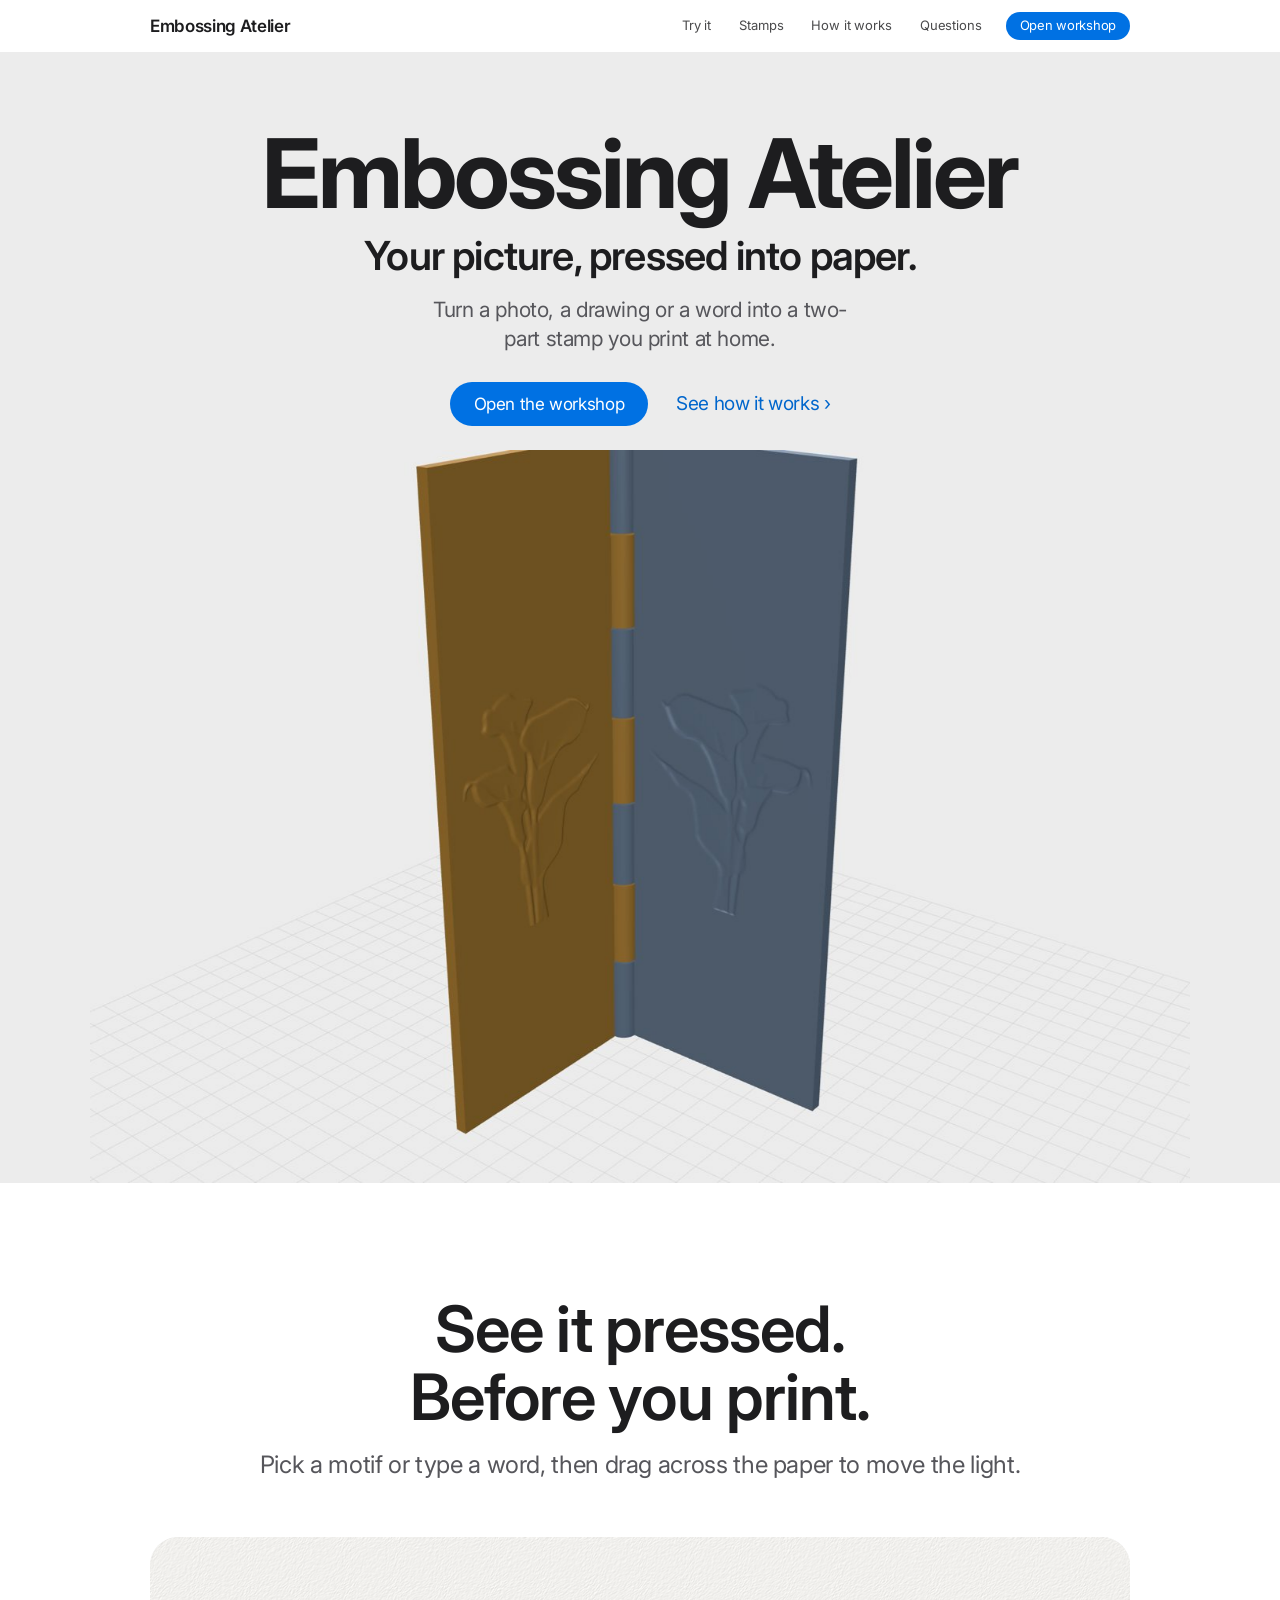
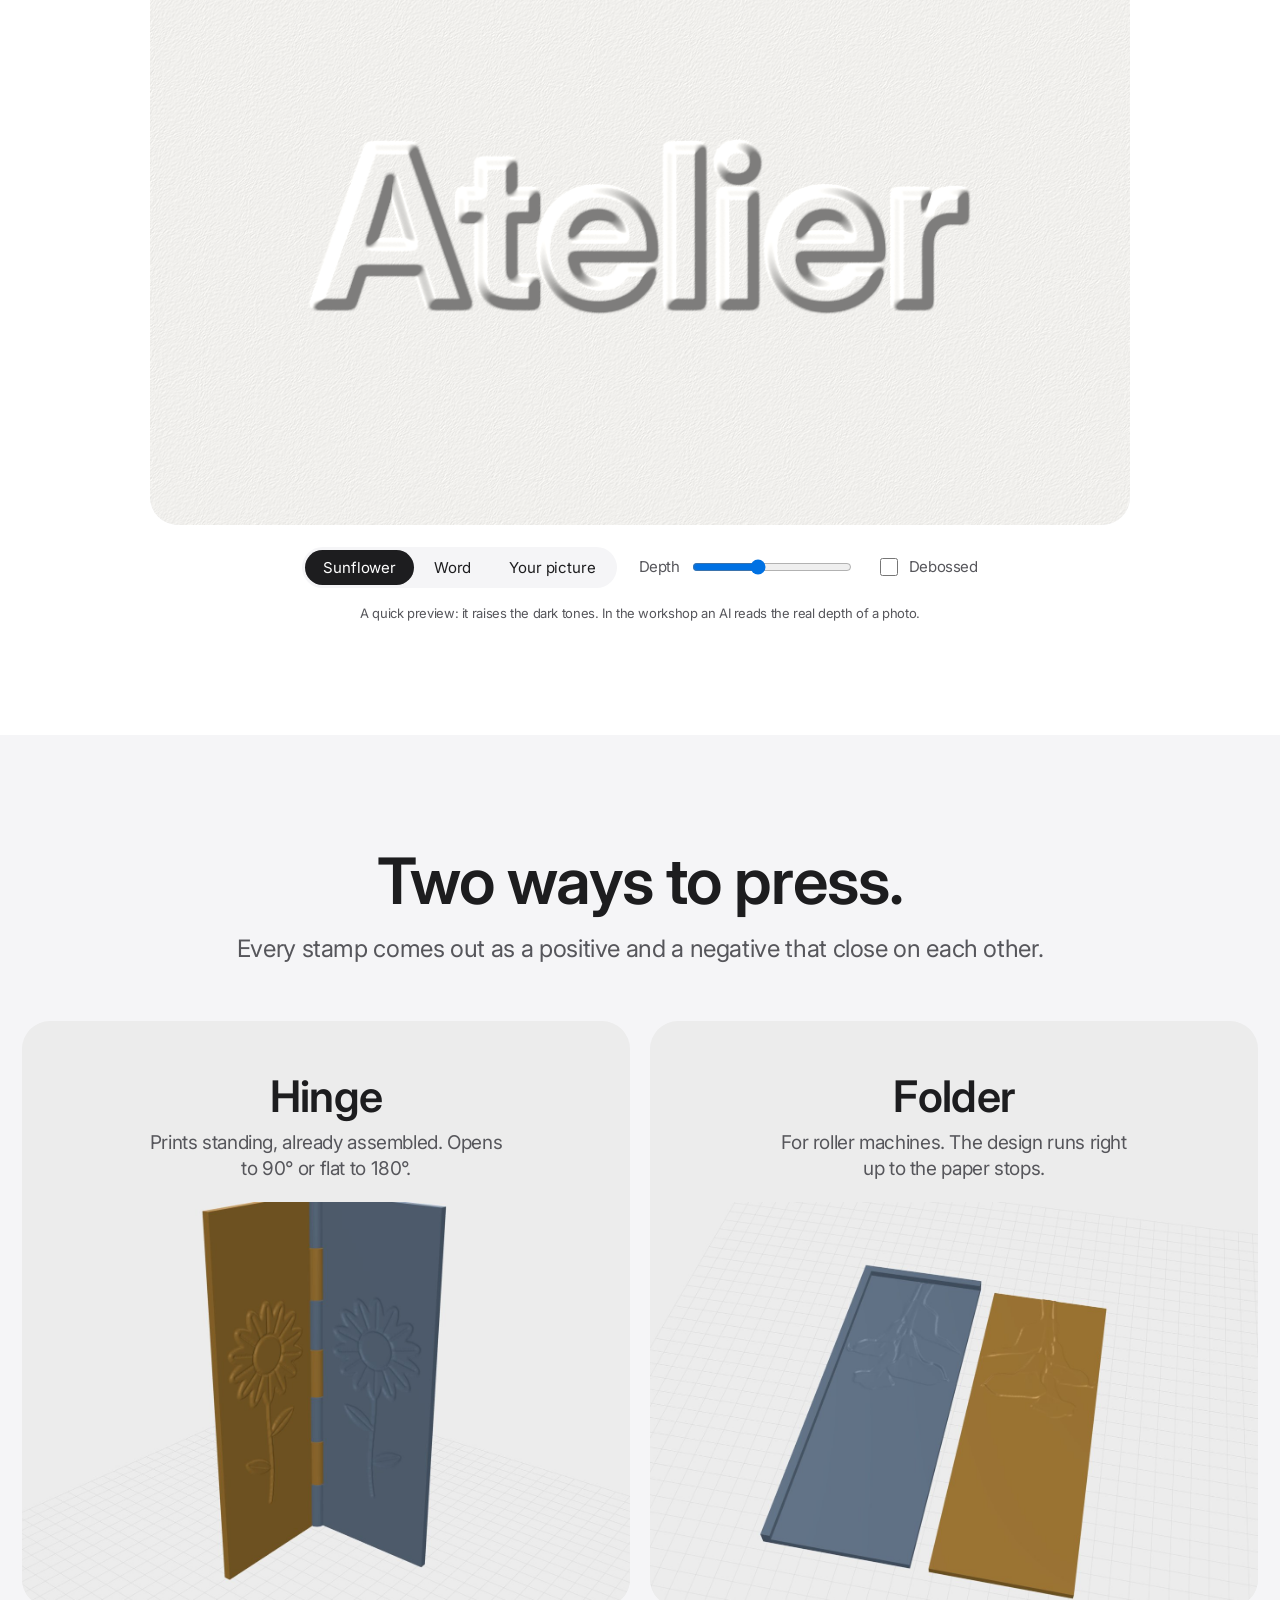
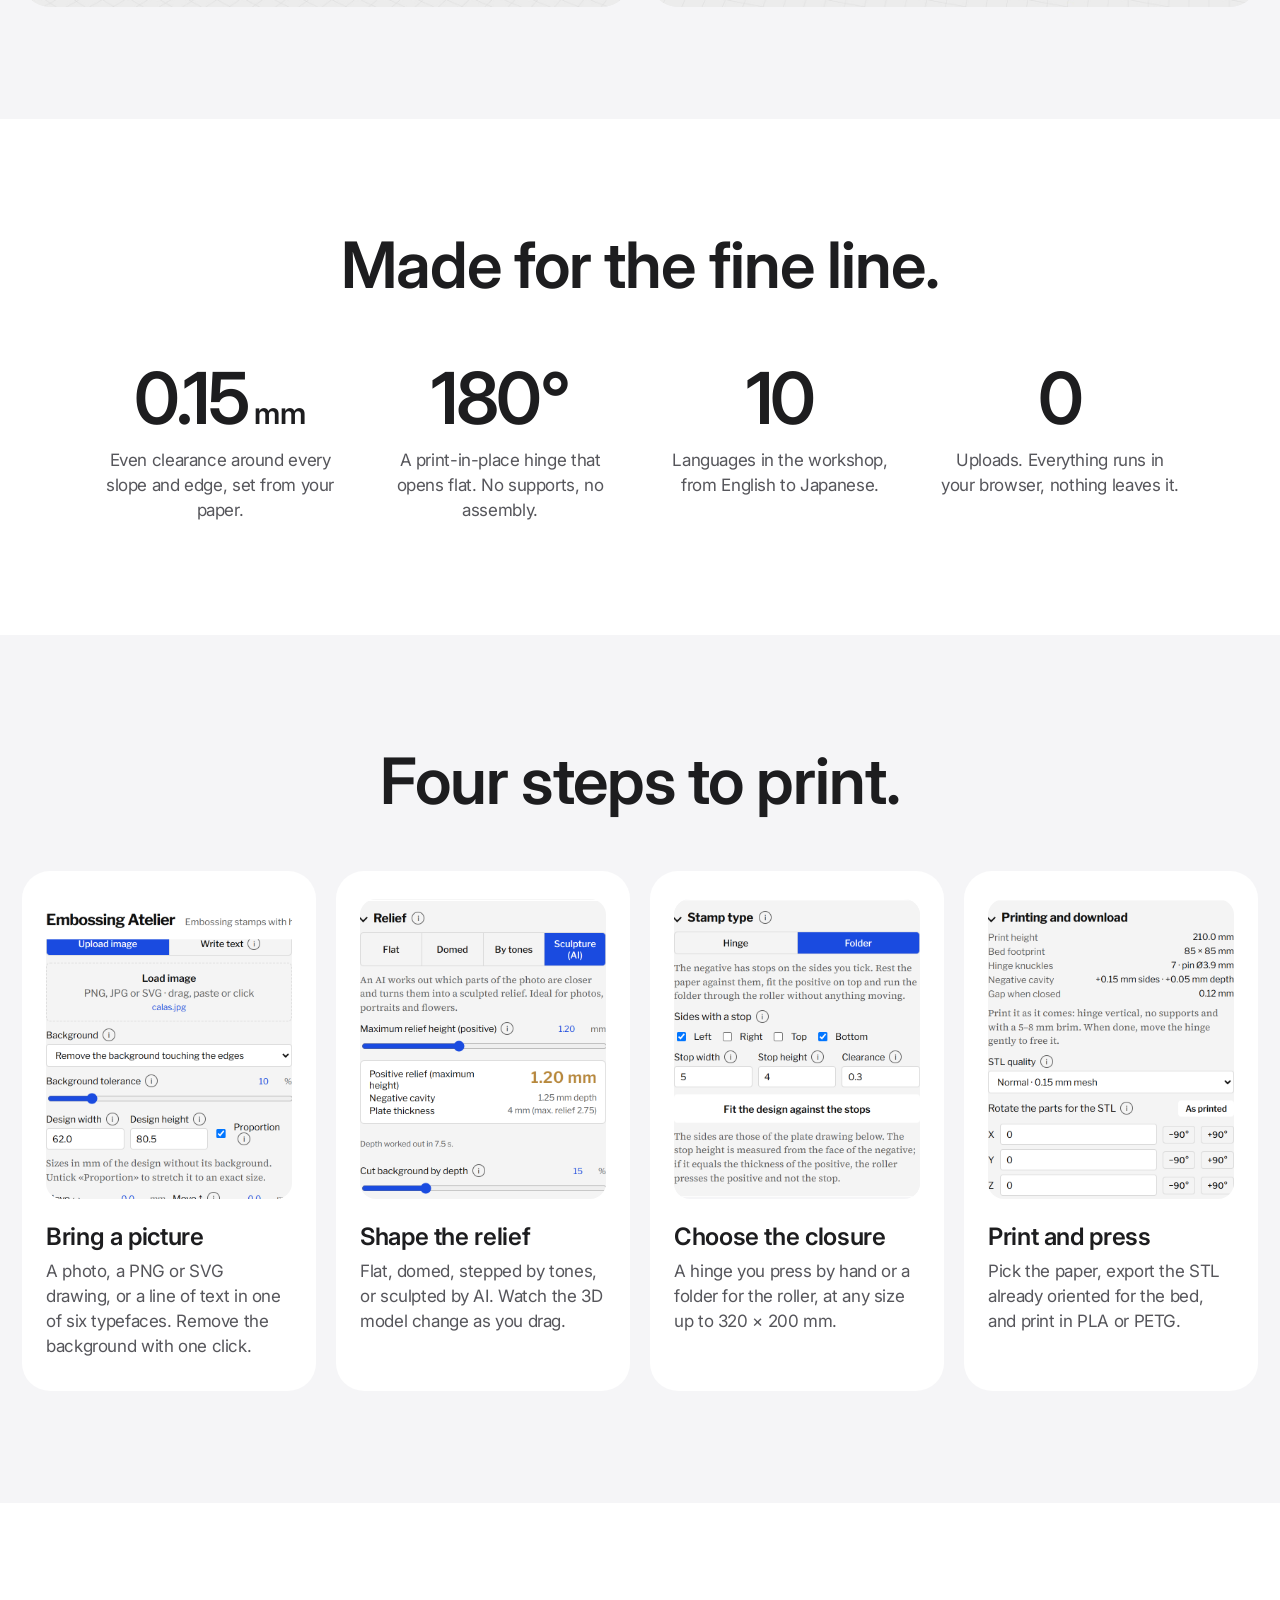
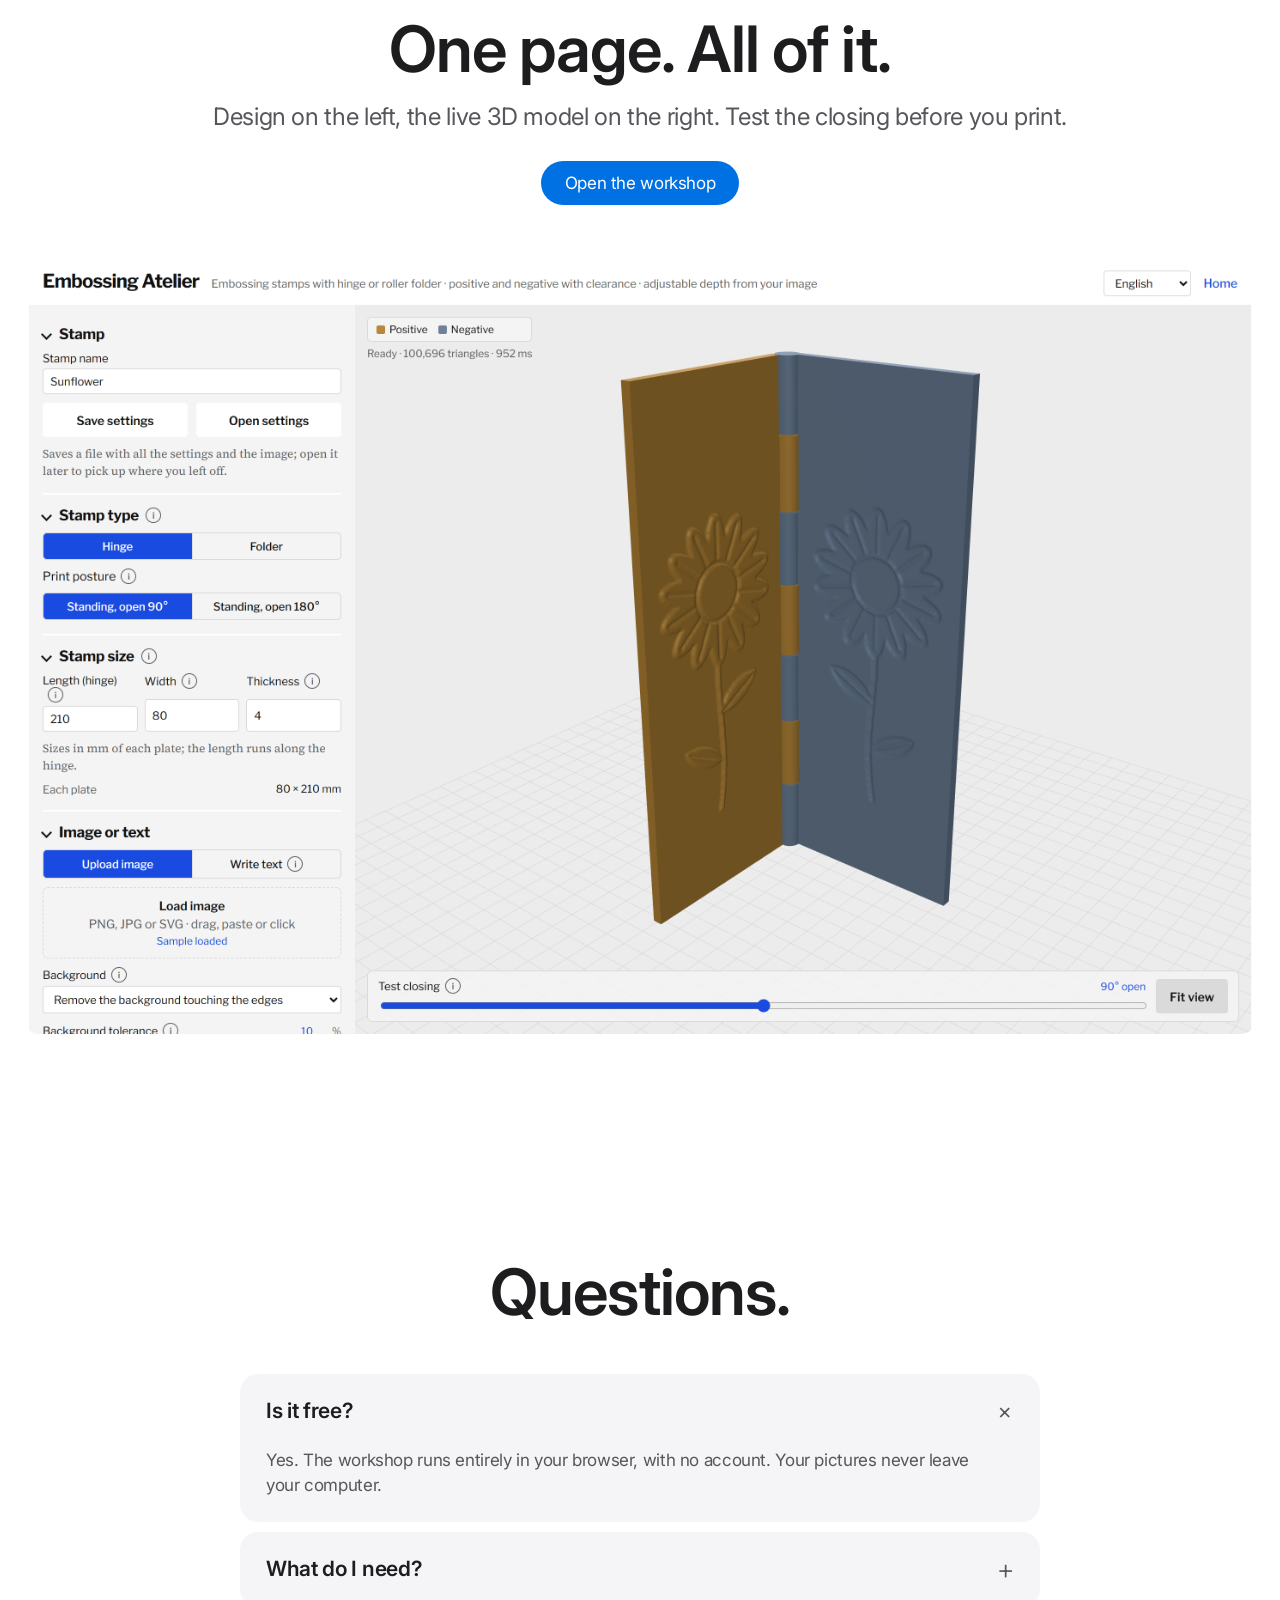
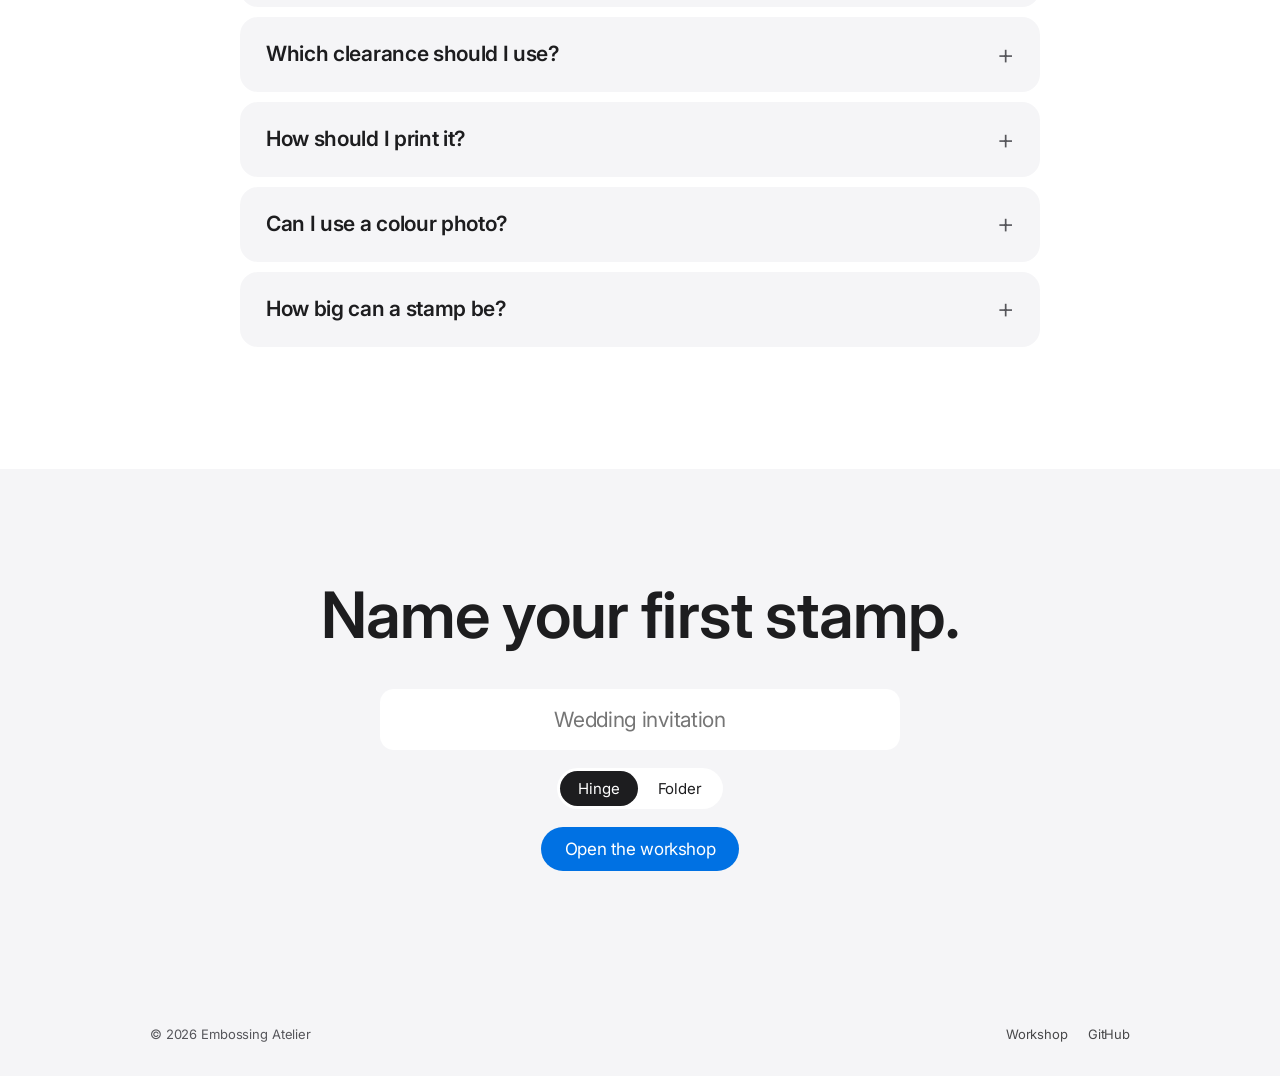
==== index.html @ cc6229ab "Embossing Atelier website Co-Authored-By: Claude Opus 5.5 <noreply@anthropic.com>" ====
<!-- © 2026 Embossing Atelier. All rights reserved. -->
<!doctype html> <html lang="en"> <head> <meta charset="utf-8"> <meta name="viewport" content="width=device-width,initial-scale=1,viewport-fit=cover"> <title>Embossing Atelier</title> <meta name="description" content="Turn a photo, a drawing or a line of text into a two-part embossing stamp you 3D-print at home. Free, in your browser."> <meta property="og:title" content="Embossing Atelier"> <meta property="og:description" content="Your picture, pressed into paper. Design 3D-printable embossing stamps in your browser."> <meta property="og:image" content="assets/stamp-sculpt-hinge.jpg"> <link rel="preconnect" href="https://fonts.googleapis.com"> <link rel="preconnect" href="https://fonts.gstatic.com" crossorigin> <link href="https://fonts.googleapis.com/css2?family=Inter:opsz,wght@14..32,400;14..32,500;14..32,600;14..32,700&display=swap" rel="stylesheet"> <link rel="stylesheet" href="assets/site.css"> <script>document.documentElement.classList.add('js');</script> </head> <body> <header class="nav"> <div class="nav-in"> <a class="nav-brand" href="./">Embossing Atelier</a> <nav aria-label="Main"> <a href="#try">Try it</a> <a href="#stamps">Stamps</a> <a href="#how">How it works</a> <a href="#questions">Questions</a> </nav> <a class="pill pill-sm" href="workshop/">Open workshop</a> </div> </header> <main> <section class="hero" aria-labelledby="hero-title"> <div class="hero-copy reveal"> <h1 id="hero-title">Embossing Atelier</h1> <p class="hero-sub">Your picture, pressed into paper.</p> <p class="hero-lead">Turn a photo, a drawing or a word into a two-part stamp you print at home.</p> <div class="actions"> <a class="pill" href="workshop/">Open the workshop</a> <a class="more" href="#how">See how it works</a> </div> </div> <figure class="hero-media reveal"> <img src="assets/stamp-sculpt-hinge.jpg" width="1400" height="933" alt="A 3D-printed hinged stamp standing open at ninety degrees: a calla lily raised on the positive and sunk into the negative" fetchpriority="high"> </figure> </section> <section class="try" id="try" aria-labelledby="try-title"> <div class="head reveal"> <h2 id="try-title">See it pressed.<br>Before you print.</h2> <p>Pick a motif or type a word, then drag across the paper to move the light.</p> </div> <div class="preview reveal"> <canvas id="pv" width="1200" height="720" aria-label="A motif embossed into white paper. Drag to move the light."></canvas> <div class="pv-ctl"> <div class="seg" role="radiogroup" aria-label="Motif"> <button type="button" role="radio" aria-checked="true" data-src="sunflower">Sunflower</button> <button type="button" role="radio" aria-checked="false" data-src="word">Word</button> <label class="seg-file"><input type="file" id="pvFile" accept="image/*">Your picture</label> </div> <input class="pv-word" id="pvWord" type="text" value="Atelier" maxlength="18" aria-label="Word to emboss" hidden> <label class="pv-range">Depth <input type="range" id="pvDepth" min="0.3" max="3" step="0.05" value="1.4"></label> <label class="pv-check"><input type="checkbox" id="pvDebossed"> Debossed</label> </div> <p class="fine">A quick preview: it raises the dark tones. In the workshop an AI reads the real depth of a photo.</p> </div> </section> <section class="stamps" id="stamps" aria-labelledby="stamps-title"> <div class="head reveal"> <h2 id="stamps-title">Two ways to press.</h2> <p>Every stamp comes out as a positive and a negative that close on each other.</p> </div> <div class="tiles"> <article class="tile reveal"> <h3>Hinge</h3> <p>Prints standing, already assembled. Opens to 90° or flat to 180°.</p> <img src="assets/stamp-hinge.jpg" width="1400" height="933" alt="A hinged stamp with a sunflower in relief, printed standing" loading="lazy"> </article> <article class="tile reveal"> <h3>Folder</h3> <p>For roller machines. The design runs right up to the paper stops.</p> <img src="assets/stamp-folder.jpg" width="1400" height="933" alt="Two flat folder plates with stops along their edges and a sunflower relief" loading="lazy"> </article> </div> </section> <section class="numbers" aria-labelledby="num-title"> <h2 id="num-title" class="head reveal">Made for the fine line.</h2> <ul class="stats" role="list"> <li class="reveal"><strong>0.15<small> mm</small></strong><span>Even clearance around every slope and edge, set from your paper.</span></li> <li class="reveal"><strong>180°</strong><span>A print-in-place hinge that opens flat. No supports, no assembly.</span></li> <li class="reveal"><strong>10</strong><span>Languages in the workshop, from English to Japanese.</span></li> <li class="reveal"><strong>0</strong><span>Uploads. Everything runs in your browser, nothing leaves it.</span></li> </ul> </section> <section class="how" id="how" aria-labelledby="how-title"> <div class="head reveal"> <h2 id="how-title">Four steps to print.</h2> </div> <ol class="steps" role="list"> <li class="reveal"> <figure><img src="assets/shots/ui-image.png" width="696" height="1812" alt="Workshop panel for loading an image and removing its background" loading="lazy"></figure> <h3>Bring a picture</h3> <p>A photo, a PNG or SVG drawing, or a line of text in one of six typefaces. Remove the background with one click.</p> </li> <li class="reveal"> <figure><img src="assets/shots/ui-relief.png" width="696" height="1592" alt="Workshop panel with relief modes: flat, domed, by tones and sculpture" loading="lazy"></figure> <h3>Shape the relief</h3> <p>Flat, domed, stepped by tones, or sculpted by AI. Watch the 3D model change as you drag.</p> </li> <li class="reveal"> <figure><img src="assets/shots/ui-type.png" width="696" height="842" alt="Workshop panel for choosing a hinge or a folder with paper stops" loading="lazy"></figure> <h3>Choose the closure</h3> <p>A hinge you press by hand or a folder for the roller, at any size up to 320 × 200 mm.</p> </li> <li class="reveal"> <figure><img src="assets/shots/ui-print.png" width="696" height="1484" alt="Workshop panel with material, clearance and STL export buttons" loading="lazy"></figure> <h3>Print and press</h3> <p>Pick the paper, export the STL already oriented for the bed, and print in PLA or PETG.</p> </li> </ol> </section> <section class="workshop" aria-labelledby="ws-title"> <div class="head reveal"> <h2 id="ws-title">One page. All of it.</h2> <p>Design on the left, the live 3D model on the right. Test the closing before you print.</p> <div class="actions"><a class="pill" href="workshop/">Open the workshop</a></div> </div> <figure class="ws-media reveal"> <img src="assets/shots/workshop-full.png" width="2880" height="1800" alt="The Embossing Atelier workshop: settings panel and a 3D preview of a hinged stamp" loading="lazy"> </figure> </section> <section class="faq" id="questions" aria-labelledby="faq-title"> <h2 id="faq-title" class="head reveal">Questions.</h2> <div class="faq-list reveal"> <details name="faq" open><summary>Is it free?</summary><p>Yes. The workshop runs entirely in your browser, with no account. Your pictures never leave your computer.</p></details> <details name="faq"><summary>What do I need?</summary><p>A 3D printer that prints PLA or PETG, and paper or card. The folder also needs a roller embossing machine; the hinge works by hand.</p></details> <details name="faq"><summary>Which clearance should I use?</summary><p>The paper thickness plus a few hundredths of a millimetre. The workshop sets it from the material: 0.15 mm for 80–120 g paper, up to 0.38 mm for 300 g card. More than that and fine detail will not press.</p></details> <details name="faq"><summary>How should I print it?</summary><p>Exactly as the file comes: the hinge stands with its axis vertical and needs no supports; folder plates lie flat, face up. A 0.2 mm layer and a 0.4 mm nozzle are enough.</p></details> <details name="faq"><summary>Can I use a colour photo?</summary><p>Yes. Choose Sculpture (AI): a depth model works out what is near and what is far, even white flowers on a white background. It downloads about 50 MB the first time.</p></details> <details name="faq"><summary>How big can a stamp be?</summary><p>Up to 320 × 200 mm. A 210 mm hinge prints 210 mm tall, so check your printer's height; folder plates can be printed one at a time.</p></details> </div> </section> <section class="cta" aria-labelledby="cta-title"> <h2 id="cta-title" class="reveal">Name your first stamp.</h2> <form class="cta-form reveal" action="workshop/" method="get"> <label class="sr" for="ctaName">Stamp name</label> <input id="ctaName" name="name" type="text" placeholder="Wedding invitation" maxlength="60"> <div class="seg" role="radiogroup" aria-label="Stamp type"> <label><input type="radio" name="type" value="hinge" checked="checked"><span>Hinge</span></label> <label><input type="radio" name="type" value="folder"><span>Folder</span></label> </div> <button class="pill" type="submit">Open the workshop</button> </form> </section> </main> <footer class="foot"> <div class="foot-in"> <div class="foot-row"> <p>© 2026 Embossing Atelier</p> <ul role="list"> <li><a href="workshop/">Workshop</a></li> <li><a href="https://github.com/enriqueom3-nulliusinverba/embossing-atelier">GitHub</a></li> </ul> </div> </div> </footer> <script src="assets/site.js"></script> </body> </html>
---- assets/site.css ----
/* © 2026 Embossing Atelier. All rights reserved. Copying, modifying or redistributing this code is not permitted. */
:root{--bg:#ffffff;--alt:#f5f5f7;--stage:#ececec;--ink:#1d1d1f;--muted:#56565b;--accent:#0071e3;--accent-hover:#0077ed;--link:#0066cc;--night:#000000;--night-ink:#f5f5f7;--night-muted:#a1a1a6;--radius:28px;--font:-apple-system,BlinkMacSystemFont,"SF Pro Display","SF Pro Text","Inter","Helvetica Neue",Arial,sans-serif;--ease:cubic-bezier(.25, .1, .25, 1);color-scheme:light}*,::after,::before{box-sizing:border-box}html{scroll-behavior:smooth;scroll-padding-top:64px;-webkit-text-size-adjust:100%}body{margin:0;background:var(--bg);color:var(--ink);font:17px/1.47 var(--font);letter-spacing:-.022em;-webkit-font-smoothing:antialiased}img{display:block;max-width:100%;height:auto}figure{margin:0}a{color:var(--link);text-decoration:none}a:hover{text-decoration:underline}h1,h2,h3{margin:0;font-weight:600;letter-spacing:-.015em;text-wrap:balance}p{margin:0}:focus-visible{outline:2px solid var(--accent);outline-offset:3px;border-radius:6px}::selection{background:rgba(0,113,227,.18)}.sr{position:absolute;width:1px;height:1px;overflow:hidden;clip:rect(0 0 0 0);white-space:nowrap}.pill{display:inline-block;border:0;border-radius:980px;padding:12px 24px;background:var(--accent);color:#fff;font:400 17px/1.2 var(--font);letter-spacing:-.022em;cursor:pointer;transition:background .2s var(--ease),transform .15s var(--ease)}.pill:hover{background:var(--accent-hover);text-decoration:none}.pill:active{transform:scale(.97)}.pill-sm{padding:6px 14px;font-size:13px}.more{font-size:19px;color:var(--link)}.more::after{content:" ›"}.actions{display:flex;gap:28px;align-items:center;justify-content:center;flex-wrap:wrap;margin-top:28px}.nav{position:sticky;top:0;z-index:10;background:rgba(255,255,255,.8);backdrop-filter:saturate(180%) blur(20px);-webkit-backdrop-filter:saturate(180%) blur(20px)}.nav-in{max-width:1024px;margin:0 auto;height:52px;padding:0 22px;display:flex;align-items:center;gap:24px}.nav-brand{color:var(--ink);font-weight:600;font-size:17px;letter-spacing:-.02em}.nav-brand:hover{text-decoration:none;opacity:.7}.nav nav{display:flex;gap:28px;margin-left:auto}.nav nav a{color:var(--ink);opacity:.8;font-size:13px;letter-spacing:-.01em;transition:opacity .2s}.nav nav a:hover{opacity:1;text-decoration:none}section{padding:112px 22px}.head{max-width:860px;margin:0 auto;text-align:center}.head h2,h2.head{font-size:clamp(40px, 6vw, 64px);line-height:1.06}.head p{margin-top:18px;font-size:clamp(19px, 2vw, 24px);line-height:1.33;color:var(--muted);letter-spacing:-.015em}.hero{padding:72px 22px 0;text-align:center;background:var(--stage);overflow:hidden}.hero-copy{max-width:820px;margin:0 auto}.hero h1{font-size:clamp(48px, 8vw, 96px);line-height:1.04;letter-spacing:-.03em;font-weight:700}.hero-sub{margin-top:10px;font-size:clamp(26px, 3.6vw, 40px);line-height:1.1;font-weight:600;letter-spacing:-.02em}.hero-lead{margin:18px auto 0;max-width:34ch;font-size:21px;line-height:1.38;color:var(--muted)}.hero-media{max-width:1100px;margin:24px auto 0}.hero-media img{width:100%}.try{background:var(--bg)}.preview{max-width:980px;margin:56px auto 0}.preview canvas{display:block;width:100%;height:auto;aspect-ratio:5/3;border-radius:var(--radius);background:var(--alt);cursor:grab;touch-action:none}.preview canvas:active{cursor:grabbing}.pv-ctl{margin-top:22px;display:flex;flex-wrap:wrap;gap:14px 22px;align-items:center;justify-content:center;font-size:15px}.pv-word{font:400 17px var(--font);padding:9px 16px;border-radius:12px;border:0;background:var(--alt);color:var(--ink);width:13em}.pv-word:focus{outline:2px solid var(--accent);outline-offset:0}.pv-range{display:flex;align-items:center;gap:10px;color:var(--muted)}.pv-check{display:flex;align-items:center;gap:8px;color:var(--muted);cursor:pointer}.pv-check input{accent-color:var(--accent);width:18px;height:18px}input[type=range]{accent-color:var(--accent);width:160px}.fine{margin-top:16px;text-align:center;font-size:13px;color:var(--muted)}.seg{display:inline-flex;padding:3px;gap:2px;border-radius:980px;background:var(--alt)}.seg button,.seg label{position:relative;border:0;background:0 0;color:var(--ink);font:400 15px var(--font);letter-spacing:-.01em;padding:8px 18px;border-radius:980px;cursor:pointer;transition:background .2s var(--ease)}.seg button[aria-checked=true],.seg label:has(input:checked){background:var(--ink);color:#fff}.seg input{position:absolute;opacity:0;inset:0;cursor:pointer}.seg button:focus-visible,.seg label:has(input:focus-visible){outline:2px solid var(--accent);outline-offset:1px}.seg-file input[type=file]{width:100%}.stamps{background:var(--alt)}.tiles{max-width:1240px;margin:56px auto 0;display:grid;grid-template-columns:repeat(2,1fr);gap:20px}.tile{background:var(--stage);border-radius:var(--radius);padding:52px 40px 0;text-align:center;overflow:hidden;display:flex;flex-direction:column}.tile h3{font-size:clamp(32px, 3.4vw, 44px);line-height:1.08}.tile p{margin:10px auto 0;max-width:30ch;font-size:19px;color:var(--muted);line-height:1.37}.tile img{margin:20px -40px 0;width:calc(100% + 80px);max-width:none}.tag{display:inline-block;vertical-align:.45em;margin-left:4px;padding:3px 9px;border-radius:980px;background:var(--accent);color:#fff;font-size:15px;font-weight:600;letter-spacing:0}.numbers{background:var(--bg)}.stats{list-style:none;padding:0;max-width:1080px;margin:64px auto 0;display:grid;grid-template-columns:repeat(4,1fr);gap:40px;text-align:center}.stats strong{display:block;font-size:clamp(48px, 5.6vw, 72px);line-height:1;font-weight:600;letter-spacing:-.03em}.stats small{font-size:.42em;font-weight:600;letter-spacing:-.01em}.stats span{display:block;margin:14px auto 0;max-width:22ch;color:var(--muted);font-size:17px}.how{background:var(--alt)}.steps{list-style:none;padding:0;max-width:1240px;margin:56px auto 0;display:grid;grid-template-columns:repeat(4,1fr);gap:20px}.steps li{background:#fff;border-radius:var(--radius);padding:28px 24px 32px;display:flex;flex-direction:column}.steps figure{height:300px;overflow:hidden;border-radius:16px;background:var(--alt);margin-bottom:24px}.steps figure img{width:100%}.steps h3{font-size:24px;line-height:1.17}.steps p{margin-top:8px;color:var(--muted);font-size:17px}.workshop{background:var(--bg)}.ws-media{max-width:1240px;margin:56px auto 0;border-radius:18px;overflow:hidden;background:var(--alt)}.ws-media img{width:100%}.faq{background:var(--bg)}.faq-list{max-width:800px;margin:48px auto 0}.faq details{background:var(--alt);border-radius:18px;padding:0 26px;margin-bottom:10px;transition:background .2s var(--ease)}.faq details:hover{background:#ededf0}.faq summary{list-style:none;cursor:pointer;padding:22px 36px 22px 0;position:relative;font-size:21px;font-weight:600;letter-spacing:-.015em}.faq summary::-webkit-details-marker{display:none}.faq summary::after{content:"+";position:absolute;right:0;top:50%;transform:translateY(-50%);font-weight:300;font-size:28px;color:var(--muted);transition:transform .25s var(--ease)}.faq details[open] summary::after{transform:translateY(-50%) rotate(45deg)}.faq details p{padding:0 0 24px;font-size:17px;color:var(--muted);max-width:64ch}.cta{background:var(--alt);text-align:center}.cta h2{font-size:clamp(40px, 6vw, 64px);line-height:1.06}.cta-form{margin:40px auto 0;max-width:520px;display:grid;gap:18px;justify-items:center}.cta-form input[type=text]{width:100%;font:400 21px var(--font);letter-spacing:-.015em;padding:16px 20px;border-radius:14px;border:2px solid transparent;background:#fff;color:var(--ink);text-align:center}.cta-form input[type=text]:focus{outline:0;border-color:var(--accent);box-shadow:0 0 0 4px rgba(0,113,227,.18)}.cta-form .seg{background:#fff}.foot{background:var(--alt);color:var(--muted);font-size:13px;line-height:1.5;letter-spacing:-.01em}.foot-in{max-width:1024px;margin:0 auto;padding:28px 22px 32px}.foot a{color:var(--ink);opacity:.8}.credits{padding-bottom:14px}.foot-row{display:flex;justify-content:space-between;gap:16px;flex-wrap:wrap;padding-top:14px}.foot-row ul{list-style:none;display:flex;gap:20px;padding:0;margin:0}.js .reveal{opacity:0;transform:translateY(28px);transition:opacity .9s var(--ease),transform .9s var(--ease);transition-delay:var(--d, 0ms)}.js .reveal.in{opacity:1;transform:none}.hero-media img{transform:scale(var(--hs,1));transform-origin:50% 100%;will-change:transform}.steps figure img,.tile img{transition:transform .8s var(--ease)}.steps li:hover figure img,.tile:hover img{transform:scale(1.03)}@media (prefers-reduced-motion:reduce){html{scroll-behavior:auto}.js .reveal{opacity:1;transform:none;transition:none}.hero-media img{transform:none}.steps figure img,.tile img{transition:none}}@media (max-width:1068px){.steps{grid-template-columns:repeat(2,1fr)}.stats{grid-template-columns:repeat(2,1fr);gap:48px 24px}}@media (max-width:734px){section{padding:80px 16px}.nav-in{padding:0 16px}.nav nav{display:none}.nav .pill-sm{margin-left:auto}.hero{padding:48px 16px 0}.hero-lead{font-size:19px}.actions{gap:20px}.tiles{grid-template-columns:1fr;gap:14px}.tile{padding:40px 24px 0}.tile img{margin-inline:-24px;width:calc(100% + 48px)}.steps{grid-template-columns:1fr}.steps figure{height:240px}.pv-ctl{gap:12px}.seg button,.seg label{padding:8px 13px;font-size:14px}.faq summary{font-size:19px}.foot-in{padding-inline:16px}}
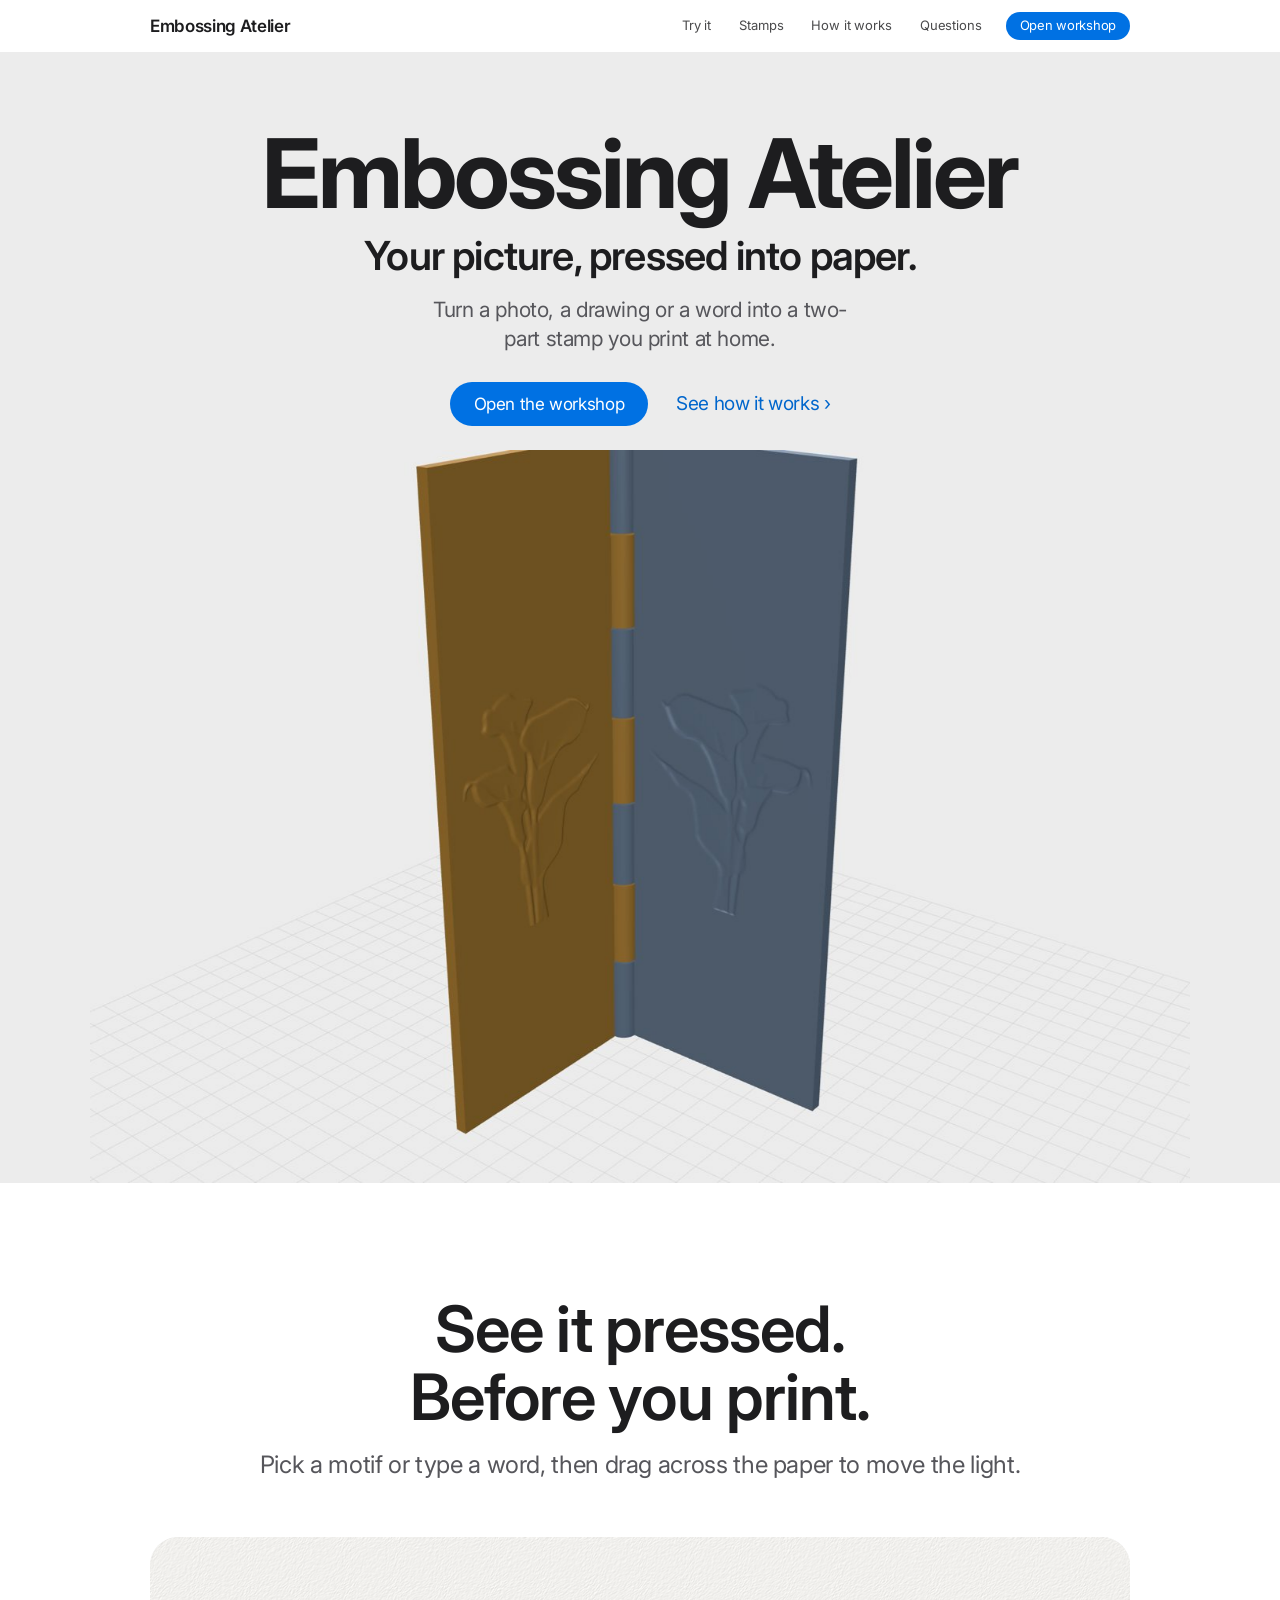
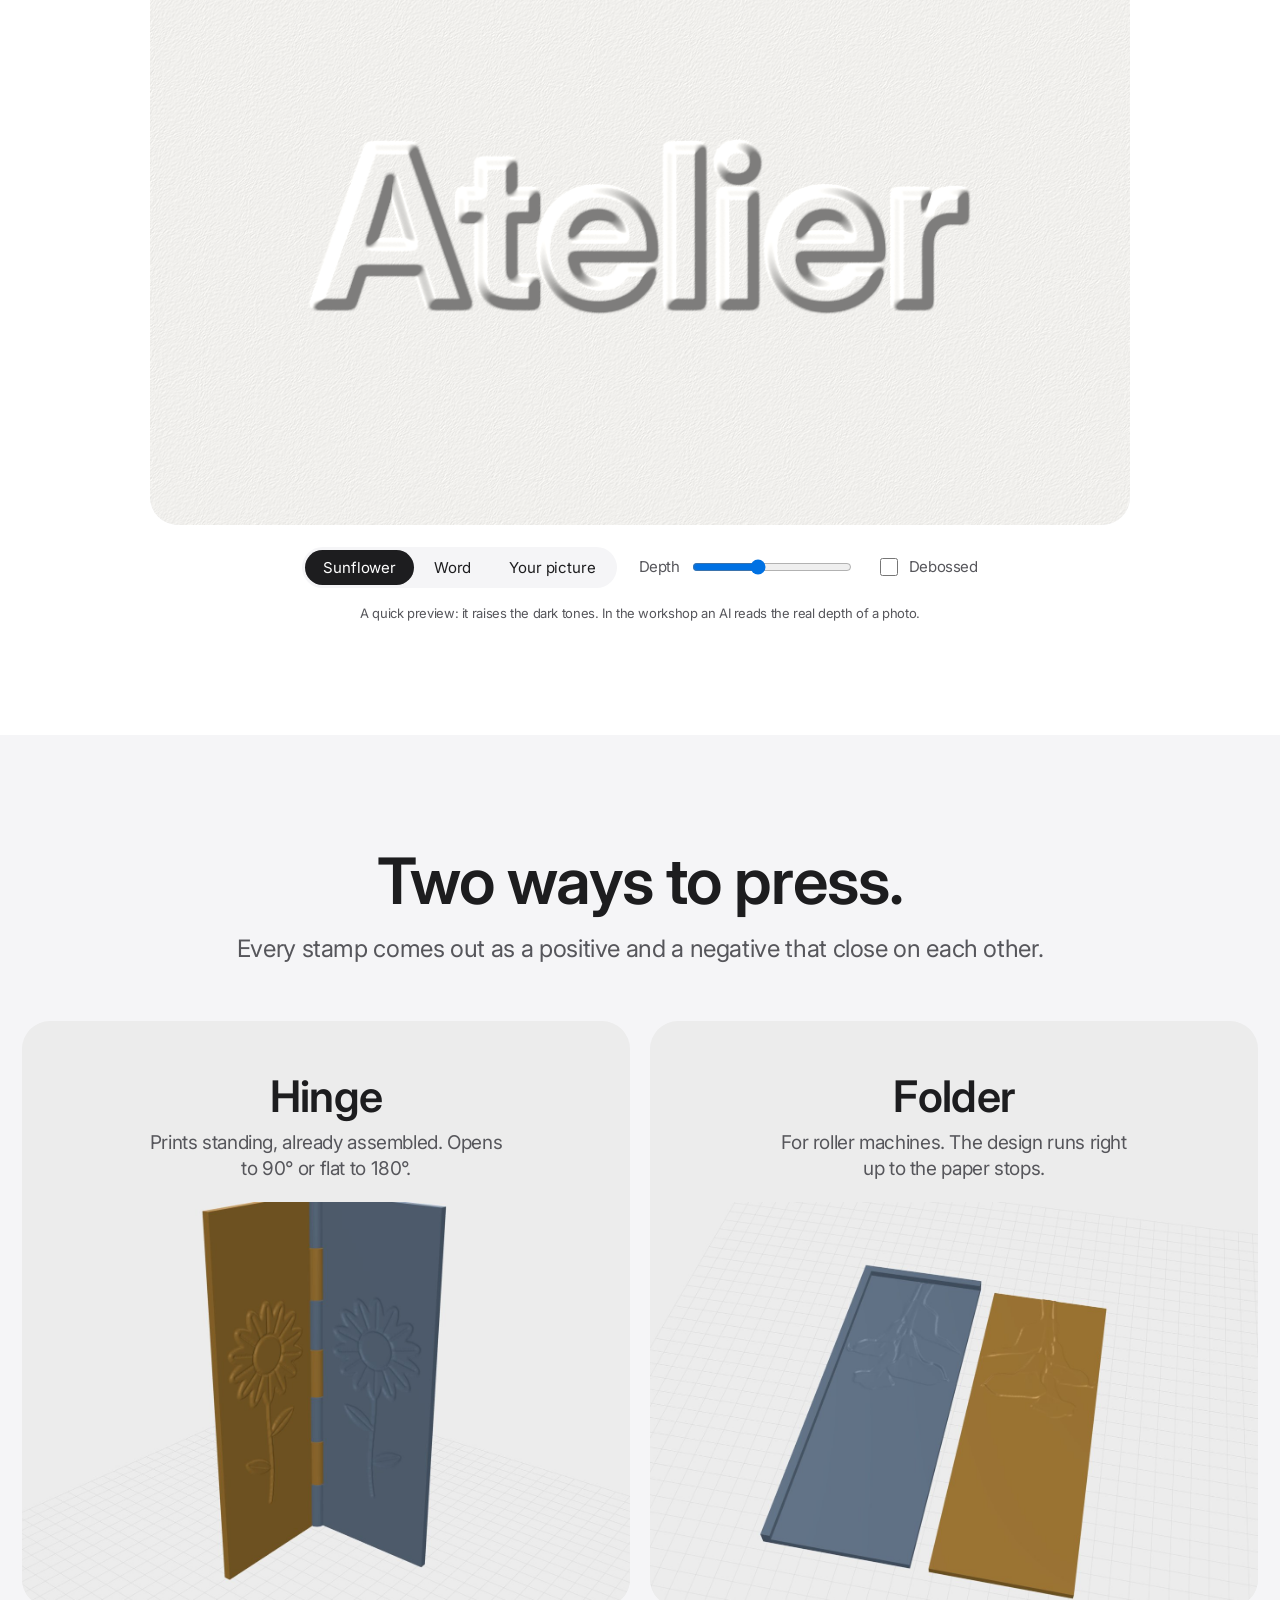
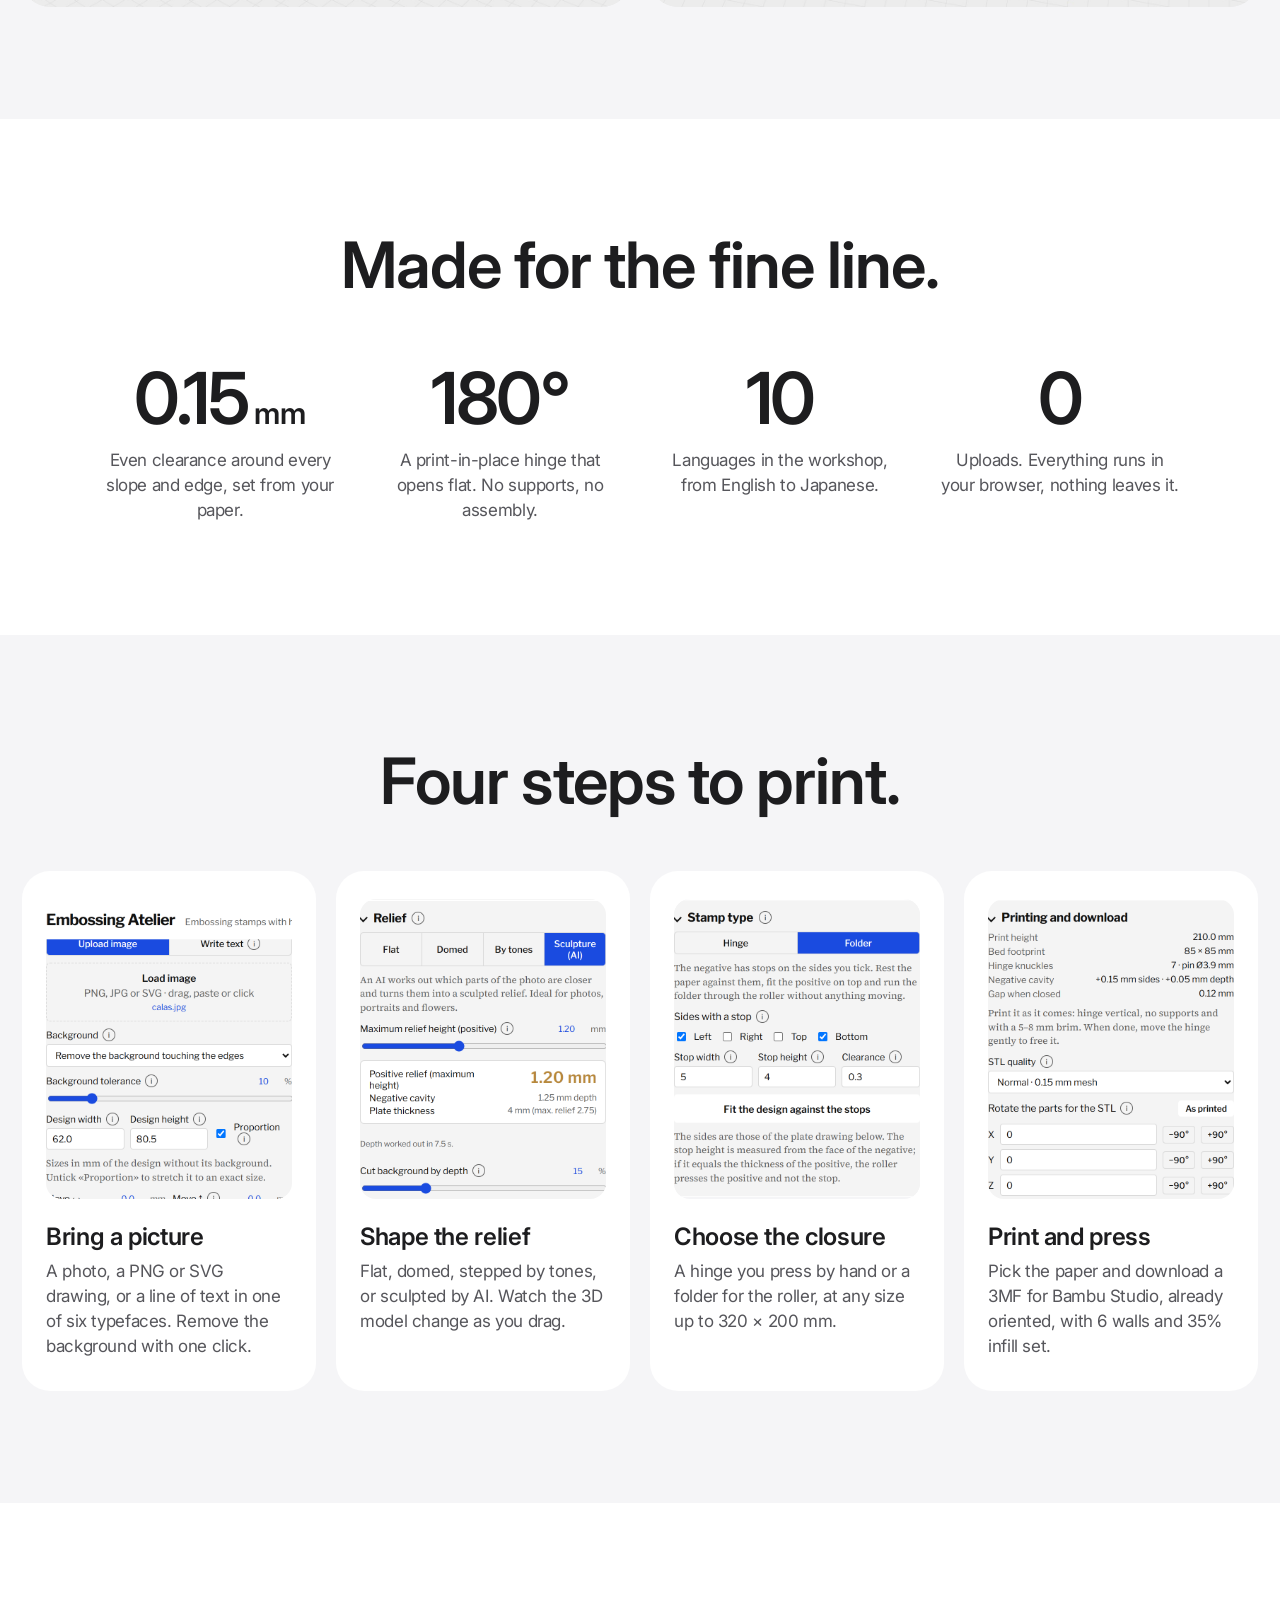
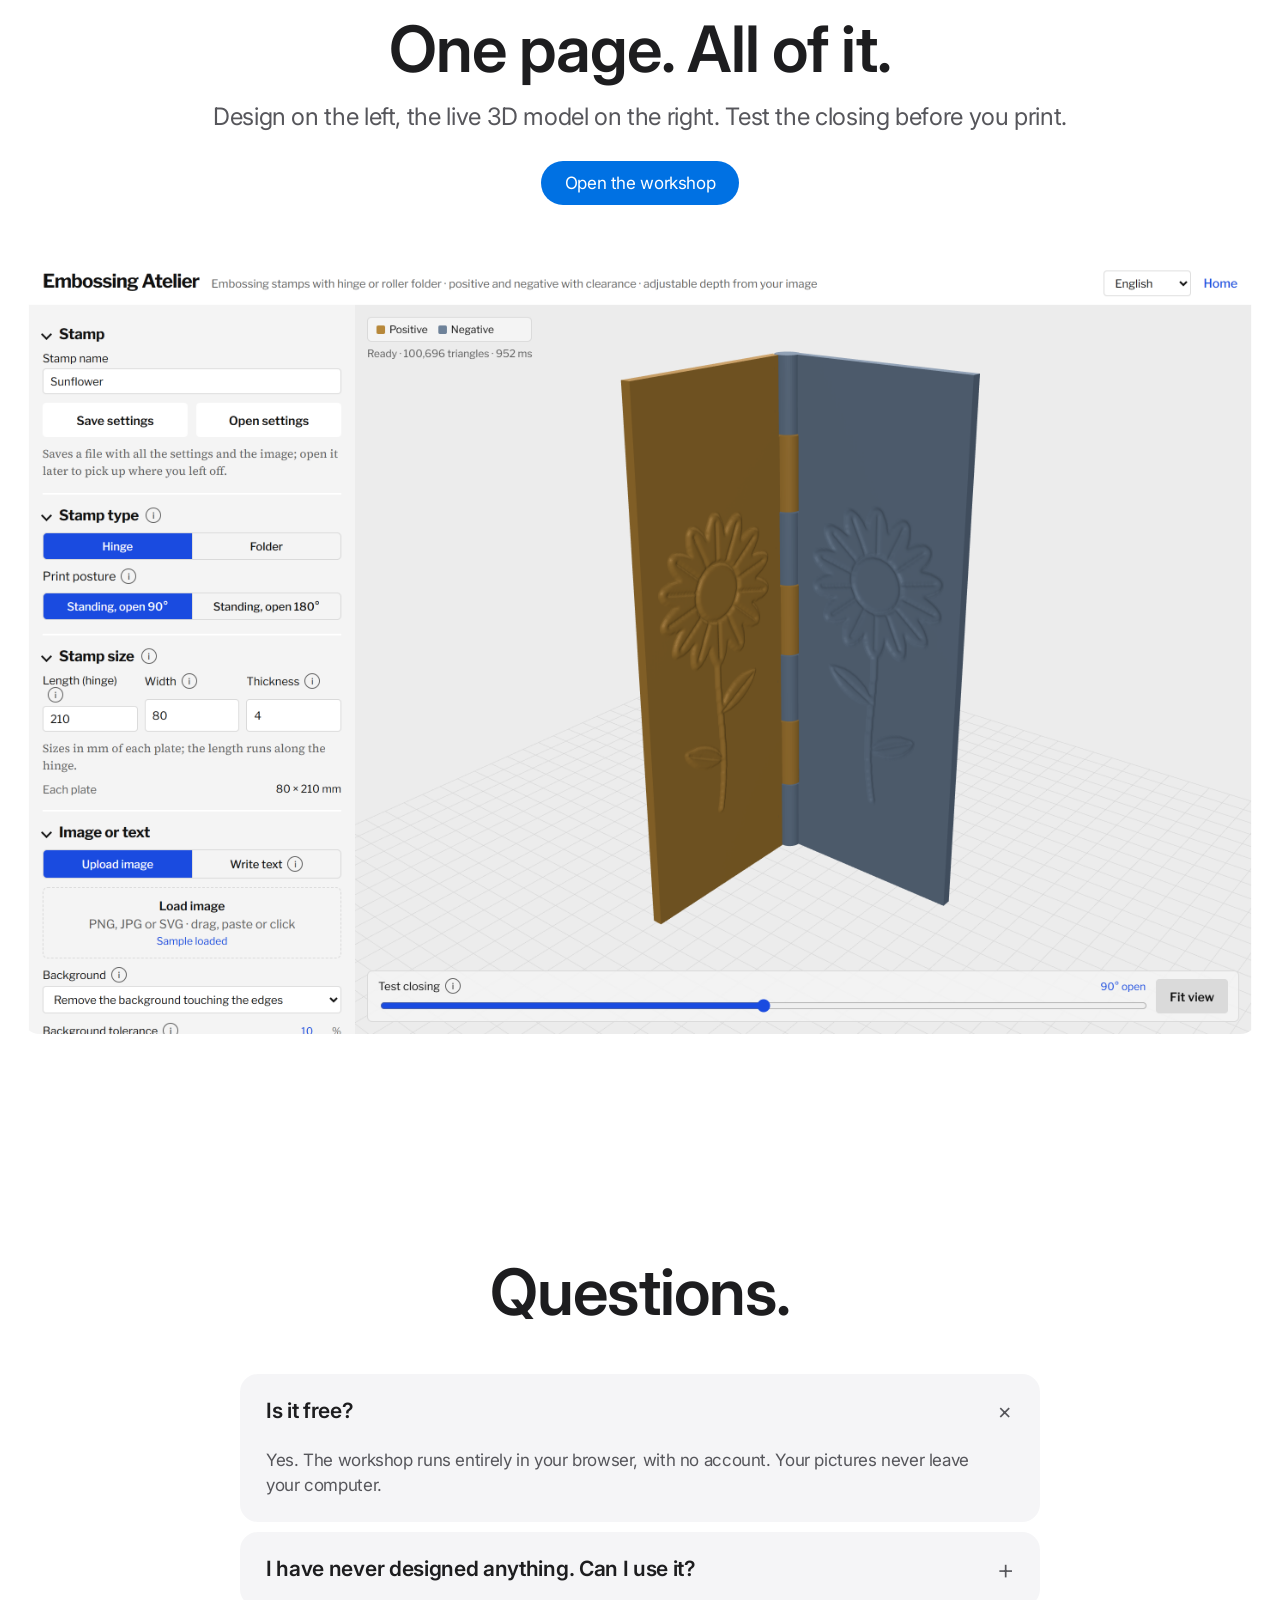
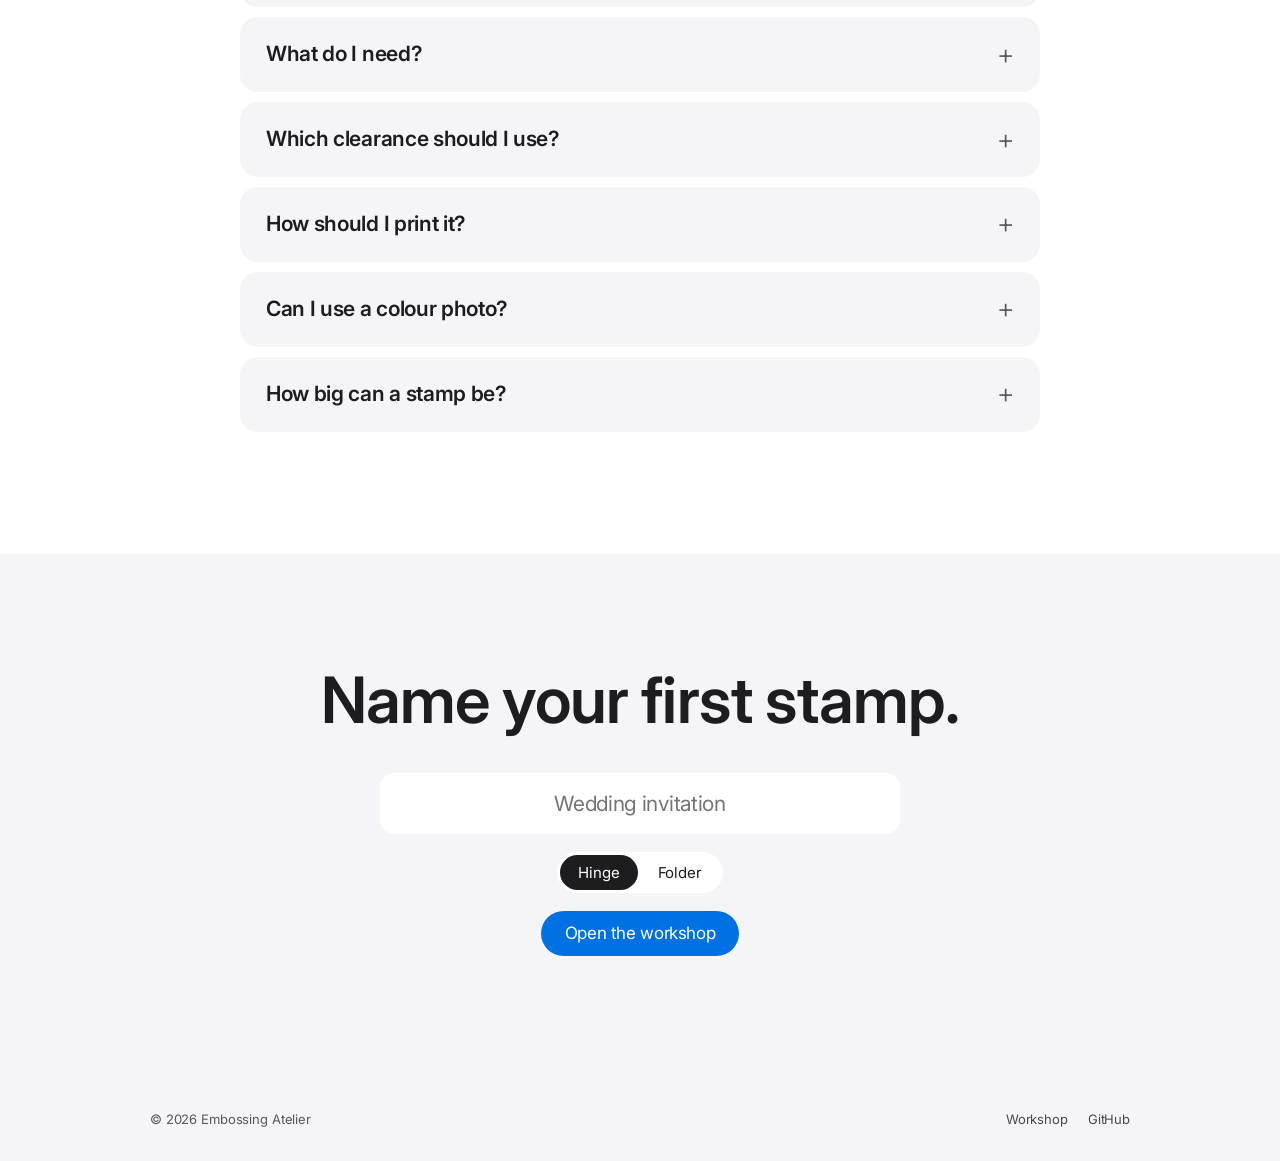
==== commit e693bf52: "Update site: simple mode, 3MF with print settings Co-Authored-By: Claude Opus 5.5 <noreply@anthropic" ====
--- a/index.html
+++ b/index.html
@@ -1,2 +1,2 @@
 <!-- © 2026 Embossing Atelier. All rights reserved. -->
-<!doctype html> <html lang="en"> <head> <meta charset="utf-8"> <meta name="viewport" content="width=device-width,initial-scale=1,viewport-fit=cover"> <title>Embossing Atelier</title> <meta name="description" content="Turn a photo, a drawing or a line of text into a two-part embossing stamp you 3D-print at home. Free, in your browser."> <meta property="og:title" content="Embossing Atelier"> <meta property="og:description" content="Your picture, pressed into paper. Design 3D-printable embossing stamps in your browser."> <meta property="og:image" content="assets/stamp-sculpt-hinge.jpg"> <link rel="preconnect" href="https://fonts.googleapis.com"> <link rel="preconnect" href="https://fonts.gstatic.com" crossorigin> <link href="https://fonts.googleapis.com/css2?family=Inter:opsz,wght@14..32,400;14..32,500;14..32,600;14..32,700&display=swap" rel="stylesheet"> <link rel="stylesheet" href="assets/site.css"> <script>document.documentElement.classList.add('js');</script> </head> <body> <header class="nav"> <div class="nav-in"> <a class="nav-brand" href="./">Embossing Atelier</a> <nav aria-label="Main"> <a href="#try">Try it</a> <a href="#stamps">Stamps</a> <a href="#how">How it works</a> <a href="#questions">Questions</a> </nav> <a class="pill pill-sm" href="workshop/">Open workshop</a> </div> </header> <main> <section class="hero" aria-labelledby="hero-title"> <div class="hero-copy reveal"> <h1 id="hero-title">Embossing Atelier</h1> <p class="hero-sub">Your picture, pressed into paper.</p> <p class="hero-lead">Turn a photo, a drawing or a word into a two-part stamp you print at home.</p> <div class="actions"> <a class="pill" href="workshop/">Open the workshop</a> <a class="more" href="#how">See how it works</a> </div> </div> <figure class="hero-media reveal"> <img src="assets/stamp-sculpt-hinge.jpg" width="1400" height="933" alt="A 3D-printed hinged stamp standing open at ninety degrees: a calla lily raised on the positive and sunk into the negative" fetchpriority="high"> </figure> </section> <section class="try" id="try" aria-labelledby="try-title"> <div class="head reveal"> <h2 id="try-title">See it pressed.<br>Before you print.</h2> <p>Pick a motif or type a word, then drag across the paper to move the light.</p> </div> <div class="preview reveal"> <canvas id="pv" width="1200" height="720" aria-label="A motif embossed into white paper. Drag to move the light."></canvas> <div class="pv-ctl"> <div class="seg" role="radiogroup" aria-label="Motif"> <button type="button" role="radio" aria-checked="true" data-src="sunflower">Sunflower</button> <button type="button" role="radio" aria-checked="false" data-src="word">Word</button> <label class="seg-file"><input type="file" id="pvFile" accept="image/*">Your picture</label> </div> <input class="pv-word" id="pvWord" type="text" value="Atelier" maxlength="18" aria-label="Word to emboss" hidden> <label class="pv-range">Depth <input type="range" id="pvDepth" min="0.3" max="3" step="0.05" value="1.4"></label> <label class="pv-check"><input type="checkbox" id="pvDebossed"> Debossed</label> </div> <p class="fine">A quick preview: it raises the dark tones. In the workshop an AI reads the real depth of a photo.</p> </div> </section> <section class="stamps" id="stamps" aria-labelledby="stamps-title"> <div class="head reveal"> <h2 id="stamps-title">Two ways to press.</h2> <p>Every stamp comes out as a positive and a negative that close on each other.</p> </div> <div class="tiles"> <article class="tile reveal"> <h3>Hinge</h3> <p>Prints standing, already assembled. Opens to 90° or flat to 180°.</p> <img src="assets/stamp-hinge.jpg" width="1400" height="933" alt="A hinged stamp with a sunflower in relief, printed standing" loading="lazy"> </article> <article class="tile reveal"> <h3>Folder</h3> <p>For roller machines. The design runs right up to the paper stops.</p> <img src="assets/stamp-folder.jpg" width="1400" height="933" alt="Two flat folder plates with stops along their edges and a sunflower relief" loading="lazy"> </article> </div> </section> <section class="numbers" aria-labelledby="num-title"> <h2 id="num-title" class="head reveal">Made for the fine line.</h2> <ul class="stats" role="list"> <li class="reveal"><strong>0.15<small> mm</small></strong><span>Even clearance around every slope and edge, set from your paper.</span></li> <li class="reveal"><strong>180°</strong><span>A print-in-place hinge that opens flat. No supports, no assembly.</span></li> <li class="reveal"><strong>10</strong><span>Languages in the workshop, from English to Japanese.</span></li> <li class="reveal"><strong>0</strong><span>Uploads. Everything runs in your browser, nothing leaves it.</span></li> </ul> </section> <section class="how" id="how" aria-labelledby="how-title"> <div class="head reveal"> <h2 id="how-title">Four steps to print.</h2> </div> <ol class="steps" role="list"> <li class="reveal"> <figure><img src="assets/shots/ui-image.png" width="696" height="1812" alt="Workshop panel for loading an image and removing its background" loading="lazy"></figure> <h3>Bring a picture</h3> <p>A photo, a PNG or SVG drawing, or a line of text in one of six typefaces. Remove the background with one click.</p> </li> <li class="reveal"> <figure><img src="assets/shots/ui-relief.png" width="696" height="1592" alt="Workshop panel with relief modes: flat, domed, by tones and sculpture" loading="lazy"></figure> <h3>Shape the relief</h3> <p>Flat, domed, stepped by tones, or sculpted by AI. Watch the 3D model change as you drag.</p> </li> <li class="reveal"> <figure><img src="assets/shots/ui-type.png" width="696" height="842" alt="Workshop panel for choosing a hinge or a folder with paper stops" loading="lazy"></figure> <h3>Choose the closure</h3> <p>A hinge you press by hand or a folder for the roller, at any size up to 320 × 200 mm.</p> </li> <li class="reveal"> <figure><img src="assets/shots/ui-print.png" width="696" height="1484" alt="Workshop panel with material, clearance and STL export buttons" loading="lazy"></figure> <h3>Print and press</h3> <p>Pick the paper, export the STL already oriented for the bed, and print in PLA or PETG.</p> </li> </ol> </section> <section class="workshop" aria-labelledby="ws-title"> <div class="head reveal"> <h2 id="ws-title">One page. All of it.</h2> <p>Design on the left, the live 3D model on the right. Test the closing before you print.</p> <div class="actions"><a class="pill" href="workshop/">Open the workshop</a></div> </div> <figure class="ws-media reveal"> <img src="assets/shots/workshop-full.png" width="2880" height="1800" alt="The Embossing Atelier workshop: settings panel and a 3D preview of a hinged stamp" loading="lazy"> </figure> </section> <section class="faq" id="questions" aria-labelledby="faq-title"> <h2 id="faq-title" class="head reveal">Questions.</h2> <div class="faq-list reveal"> <details name="faq" open><summary>Is it free?</summary><p>Yes. The workshop runs entirely in your browser, with no account. Your pictures never leave your computer.</p></details> <details name="faq"><summary>What do I need?</summary><p>A 3D printer that prints PLA or PETG, and paper or card. The folder also needs a roller embossing machine; the hinge works by hand.</p></details> <details name="faq"><summary>Which clearance should I use?</summary><p>The paper thickness plus a few hundredths of a millimetre. The workshop sets it from the material: 0.15 mm for 80–120 g paper, up to 0.38 mm for 300 g card. More than that and fine detail will not press.</p></details> <details name="faq"><summary>How should I print it?</summary><p>Exactly as the file comes: the hinge stands with its axis vertical and needs no supports; folder plates lie flat, face up. A 0.2 mm layer and a 0.4 mm nozzle are enough.</p></details> <details name="faq"><summary>Can I use a colour photo?</summary><p>Yes. Choose Sculpture (AI): a depth model works out what is near and what is far, even white flowers on a white background. It downloads about 50 MB the first time.</p></details> <details name="faq"><summary>How big can a stamp be?</summary><p>Up to 320 × 200 mm. A 210 mm hinge prints 210 mm tall, so check your printer's height; folder plates can be printed one at a time.</p></details> </div> </section> <section class="cta" aria-labelledby="cta-title"> <h2 id="cta-title" class="reveal">Name your first stamp.</h2> <form class="cta-form reveal" action="workshop/" method="get"> <label class="sr" for="ctaName">Stamp name</label> <input id="ctaName" name="name" type="text" placeholder="Wedding invitation" maxlength="60"> <div class="seg" role="radiogroup" aria-label="Stamp type"> <label><input type="radio" name="type" value="hinge" checked="checked"><span>Hinge</span></label> <label><input type="radio" name="type" value="folder"><span>Folder</span></label> </div> <button class="pill" type="submit">Open the workshop</button> </form> </section> </main> <footer class="foot"> <div class="foot-in"> <div class="foot-row"> <p>© 2026 Embossing Atelier</p> <ul role="list"> <li><a href="workshop/">Workshop</a></li> <li><a href="https://github.com/enriqueom3-nulliusinverba/embossing-atelier">GitHub</a></li> </ul> </div> </div> </footer> <script src="assets/site.js"></script> </body> </html> +<!doctype html> <html lang="en"> <head> <meta charset="utf-8"> <meta name="viewport" content="width=device-width,initial-scale=1,viewport-fit=cover"> <title>Embossing Atelier</title> <meta name="description" content="Turn a photo, a drawing or a line of text into a two-part embossing stamp you 3D-print at home. Free, in your browser."> <meta property="og:title" content="Embossing Atelier"> <meta property="og:description" content="Your picture, pressed into paper. Design 3D-printable embossing stamps in your browser."> <meta property="og:image" content="assets/stamp-sculpt-hinge.jpg"> <link rel="preconnect" href="https://fonts.googleapis.com"> <link rel="preconnect" href="https://fonts.gstatic.com" crossorigin> <link href="https://fonts.googleapis.com/css2?family=Inter:opsz,wght@14..32,400;14..32,500;14..32,600;14..32,700&display=swap" rel="stylesheet"> <link rel="stylesheet" href="assets/site.css"> <script>document.documentElement.classList.add('js');</script> </head> <body> <header class="nav"> <div class="nav-in"> <a class="nav-brand" href="./">Embossing Atelier</a> <nav aria-label="Main"> <a href="#try">Try it</a> <a href="#stamps">Stamps</a> <a href="#how">How it works</a> <a href="#questions">Questions</a> </nav> <a class="pill pill-sm" href="workshop/">Open workshop</a> </div> </header> <main> <section class="hero" aria-labelledby="hero-title"> <div class="hero-copy reveal"> <h1 id="hero-title">Embossing Atelier</h1> <p class="hero-sub">Your picture, pressed into paper.</p> <p class="hero-lead">Turn a photo, a drawing or a word into a two-part stamp you print at home.</p> <div class="actions"> <a class="pill" href="workshop/">Open the workshop</a> <a class="more" href="#how">See how it works</a> </div> </div> <figure class="hero-media reveal"> <img src="assets/stamp-sculpt-hinge.jpg" width="1400" height="933" alt="A 3D-printed hinged stamp standing open at ninety degrees: a calla lily raised on the positive and sunk into the negative" fetchpriority="high"> </figure> </section> <section class="try" id="try" aria-labelledby="try-title"> <div class="head reveal"> <h2 id="try-title">See it pressed.<br>Before you print.</h2> <p>Pick a motif or type a word, then drag across the paper to move the light.</p> </div> <div class="preview reveal"> <canvas id="pv" width="1200" height="720" aria-label="A motif embossed into white paper. Drag to move the light."></canvas> <div class="pv-ctl"> <div class="seg" role="radiogroup" aria-label="Motif"> <button type="button" role="radio" aria-checked="true" data-src="sunflower">Sunflower</button> <button type="button" role="radio" aria-checked="false" data-src="word">Word</button> <label class="seg-file"><input type="file" id="pvFile" accept="image/*">Your picture</label> </div> <input class="pv-word" id="pvWord" type="text" value="Atelier" maxlength="18" aria-label="Word to emboss" hidden> <label class="pv-range">Depth <input type="range" id="pvDepth" min="0.3" max="3" step="0.05" value="1.4"></label> <label class="pv-check"><input type="checkbox" id="pvDebossed"> Debossed</label> </div> <p class="fine">A quick preview: it raises the dark tones. In the workshop an AI reads the real depth of a photo.</p> </div> </section> <section class="stamps" id="stamps" aria-labelledby="stamps-title"> <div class="head reveal"> <h2 id="stamps-title">Two ways to press.</h2> <p>Every stamp comes out as a positive and a negative that close on each other.</p> </div> <div class="tiles"> <article class="tile reveal"> <h3>Hinge</h3> <p>Prints standing, already assembled. Opens to 90° or flat to 180°.</p> <img src="assets/stamp-hinge.jpg" width="1400" height="933" alt="A hinged stamp with a sunflower in relief, printed standing" loading="lazy"> </article> <article class="tile reveal"> <h3>Folder</h3> <p>For roller machines. The design runs right up to the paper stops.</p> <img src="assets/stamp-folder.jpg" width="1400" height="933" alt="Two flat folder plates with stops along their edges and a sunflower relief" loading="lazy"> </article> </div> </section> <section class="numbers" aria-labelledby="num-title"> <h2 id="num-title" class="head reveal">Made for the fine line.</h2> <ul class="stats" role="list"> <li class="reveal"><strong>0.15<small> mm</small></strong><span>Even clearance around every slope and edge, set from your paper.</span></li> <li class="reveal"><strong>180°</strong><span>A print-in-place hinge that opens flat. No supports, no assembly.</span></li> <li class="reveal"><strong>10</strong><span>Languages in the workshop, from English to Japanese.</span></li> <li class="reveal"><strong>0</strong><span>Uploads. Everything runs in your browser, nothing leaves it.</span></li> </ul> </section> <section class="how" id="how" aria-labelledby="how-title"> <div class="head reveal"> <h2 id="how-title">Four steps to print.</h2> </div> <ol class="steps" role="list"> <li class="reveal"> <figure><img src="assets/shots/ui-image.png" width="696" height="1812" alt="Workshop panel for loading an image and removing its background" loading="lazy"></figure> <h3>Bring a picture</h3> <p>A photo, a PNG or SVG drawing, or a line of text in one of six typefaces. Remove the background with one click.</p> </li> <li class="reveal"> <figure><img src="assets/shots/ui-relief.png" width="696" height="1592" alt="Workshop panel with relief modes: flat, domed, by tones and sculpture" loading="lazy"></figure> <h3>Shape the relief</h3> <p>Flat, domed, stepped by tones, or sculpted by AI. Watch the 3D model change as you drag.</p> </li> <li class="reveal"> <figure><img src="assets/shots/ui-type.png" width="696" height="842" alt="Workshop panel for choosing a hinge or a folder with paper stops" loading="lazy"></figure> <h3>Choose the closure</h3> <p>A hinge you press by hand or a folder for the roller, at any size up to 320 × 200 mm.</p> </li> <li class="reveal"> <figure><img src="assets/shots/ui-print.png" width="696" height="1484" alt="Workshop panel with material, clearance and STL export buttons" loading="lazy"></figure> <h3>Print and press</h3> <p>Pick the paper and download a 3MF for Bambu Studio, already oriented, with 6 walls and 35% infill set.</p> </li> </ol> </section> <section class="workshop" aria-labelledby="ws-title"> <div class="head reveal"> <h2 id="ws-title">One page. All of it.</h2> <p>Design on the left, the live 3D model on the right. Test the closing before you print.</p> <div class="actions"><a class="pill" href="workshop/">Open the workshop</a></div> </div> <figure class="ws-media reveal"> <img src="assets/shots/workshop-full.png" width="2880" height="1800" alt="The Embossing Atelier workshop: settings panel and a 3D preview of a hinged stamp" loading="lazy"> </figure> </section> <section class="faq" id="questions" aria-labelledby="faq-title"> <h2 id="faq-title" class="head reveal">Questions.</h2> <div class="faq-list reveal"> <details name="faq" open><summary>Is it free?</summary><p>Yes. The workshop runs entirely in your browser, with no account. Your pictures never leave your computer.</p></details> <details name="faq"><summary>I have never designed anything. Can I use it?</summary><p>Yes. The workshop opens in Simple mode: upload a picture or type a word, choose hinge or folder and the size, and download. Switch to Advanced when you want to control every millimetre.</p></details> <details name="faq"><summary>What do I need?</summary><p>A 3D printer that prints PLA or PETG, and paper or card. The folder also needs a roller embossing machine; the hinge works by hand.</p></details> <details name="faq"><summary>Which clearance should I use?</summary><p>The paper thickness plus a few hundredths of a millimetre. The workshop sets it from the material: 0.15 mm for 80–120 g paper, up to 0.38 mm for 300 g card. More than that and fine detail will not press.</p></details> <details name="faq"><summary>How should I print it?</summary><p>With 6 walls and 35% infill, so the stamp does not give way under pressure. Download the 3MF for Bambu Studio and both are already set; open it and print. The hinge stands with its axis vertical and needs no supports; folder plates lie flat, face up.</p></details> <details name="faq"><summary>Can I use a colour photo?</summary><p>Yes. Choose Sculpture (AI): a depth model works out what is near and what is far, even white flowers on a white background. It downloads about 50 MB the first time.</p></details> <details name="faq"><summary>How big can a stamp be?</summary><p>Up to 320 × 200 mm. A 210 mm hinge prints 210 mm tall, so check your printer's height; folder plates can be printed one at a time.</p></details> </div> </section> <section class="cta" aria-labelledby="cta-title"> <h2 id="cta-title" class="reveal">Name your first stamp.</h2> <form class="cta-form reveal" action="workshop/" method="get"> <label class="sr" for="ctaName">Stamp name</label> <input id="ctaName" name="name" type="text" placeholder="Wedding invitation" maxlength="60"> <div class="seg" role="radiogroup" aria-label="Stamp type"> <label><input type="radio" name="type" value="hinge" checked="checked"><span>Hinge</span></label> <label><input type="radio" name="type" value="folder"><span>Folder</span></label> </div> <button class="pill" type="submit">Open the workshop</button> </form> </section> </main> <footer class="foot"> <div class="foot-in"> <div class="foot-row"> <p>© 2026 Embossing Atelier</p> <ul role="list"> <li><a href="workshop/">Workshop</a></li> <li><a href="https://github.com/enriqueom3-nulliusinverba/embossing-atelier">GitHub</a></li> </ul> </div> </div> </footer> <script src="assets/site.js"></script> </body> </html> 
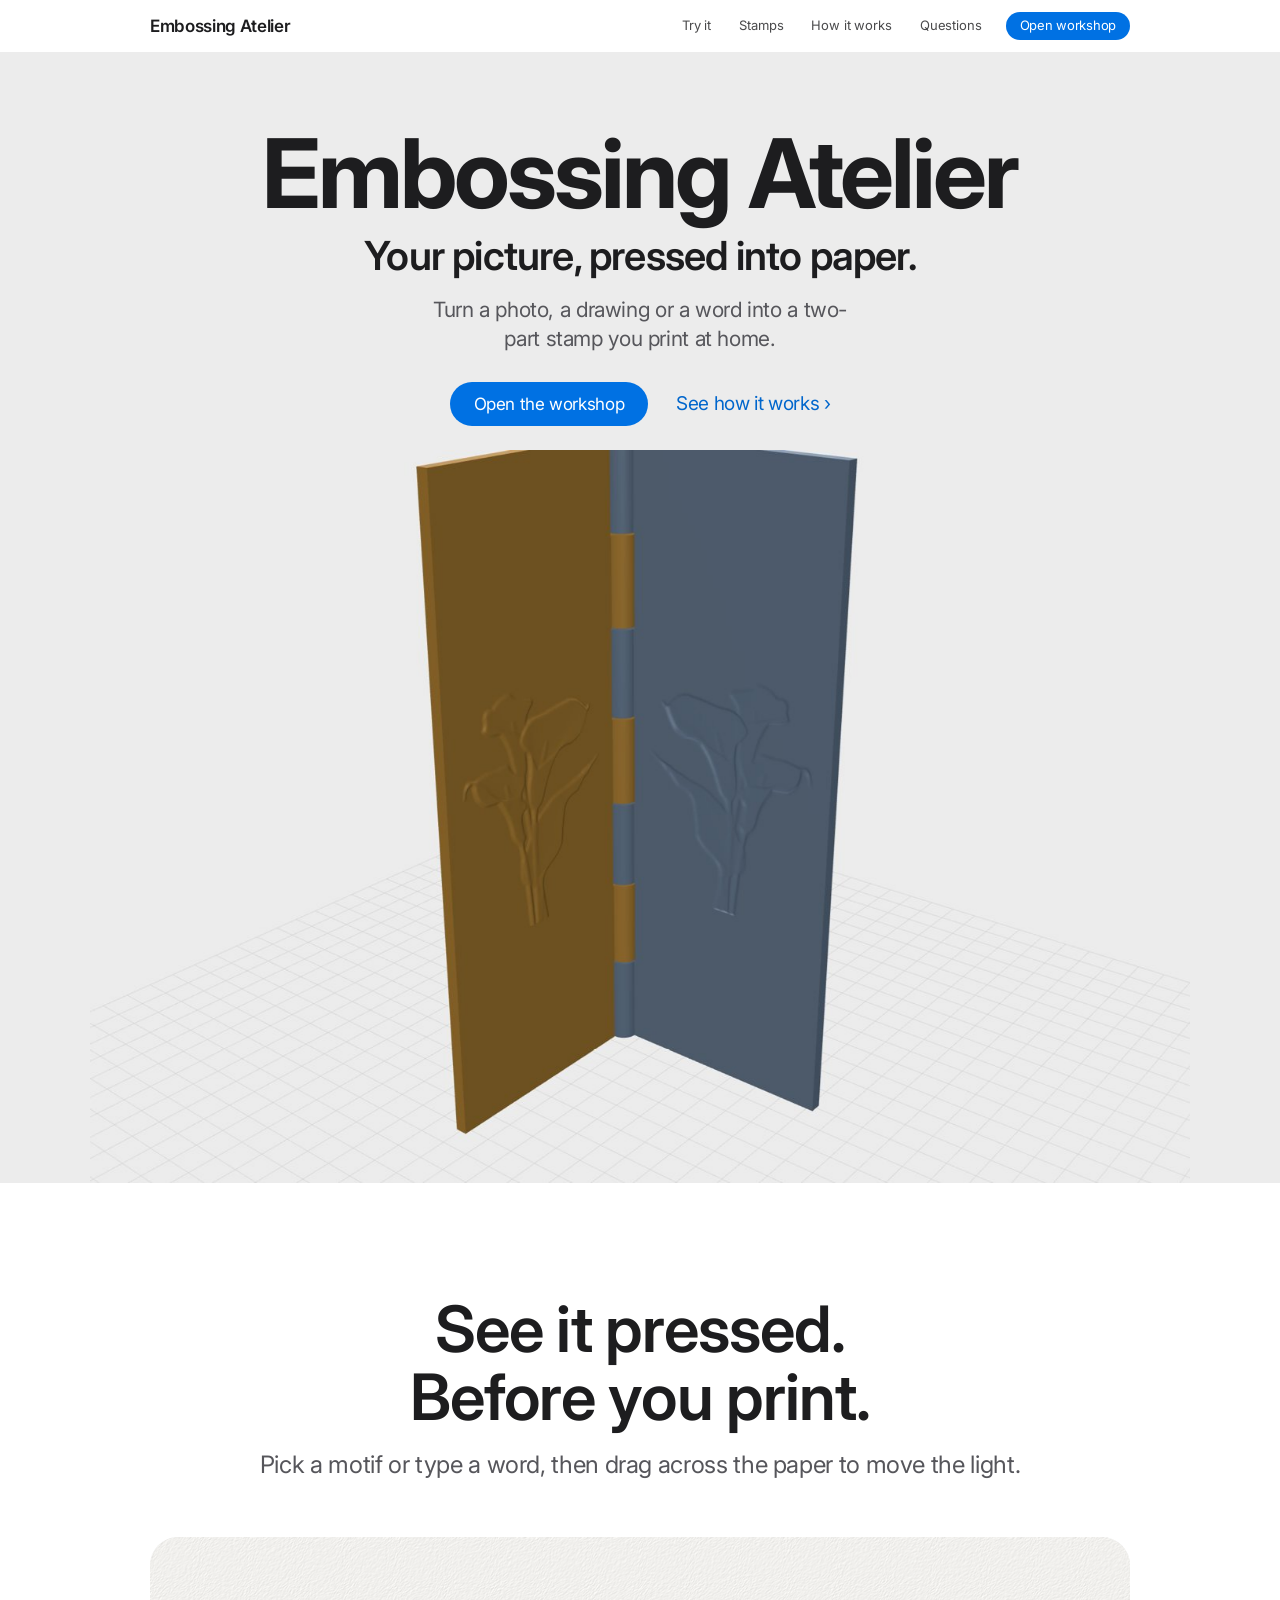
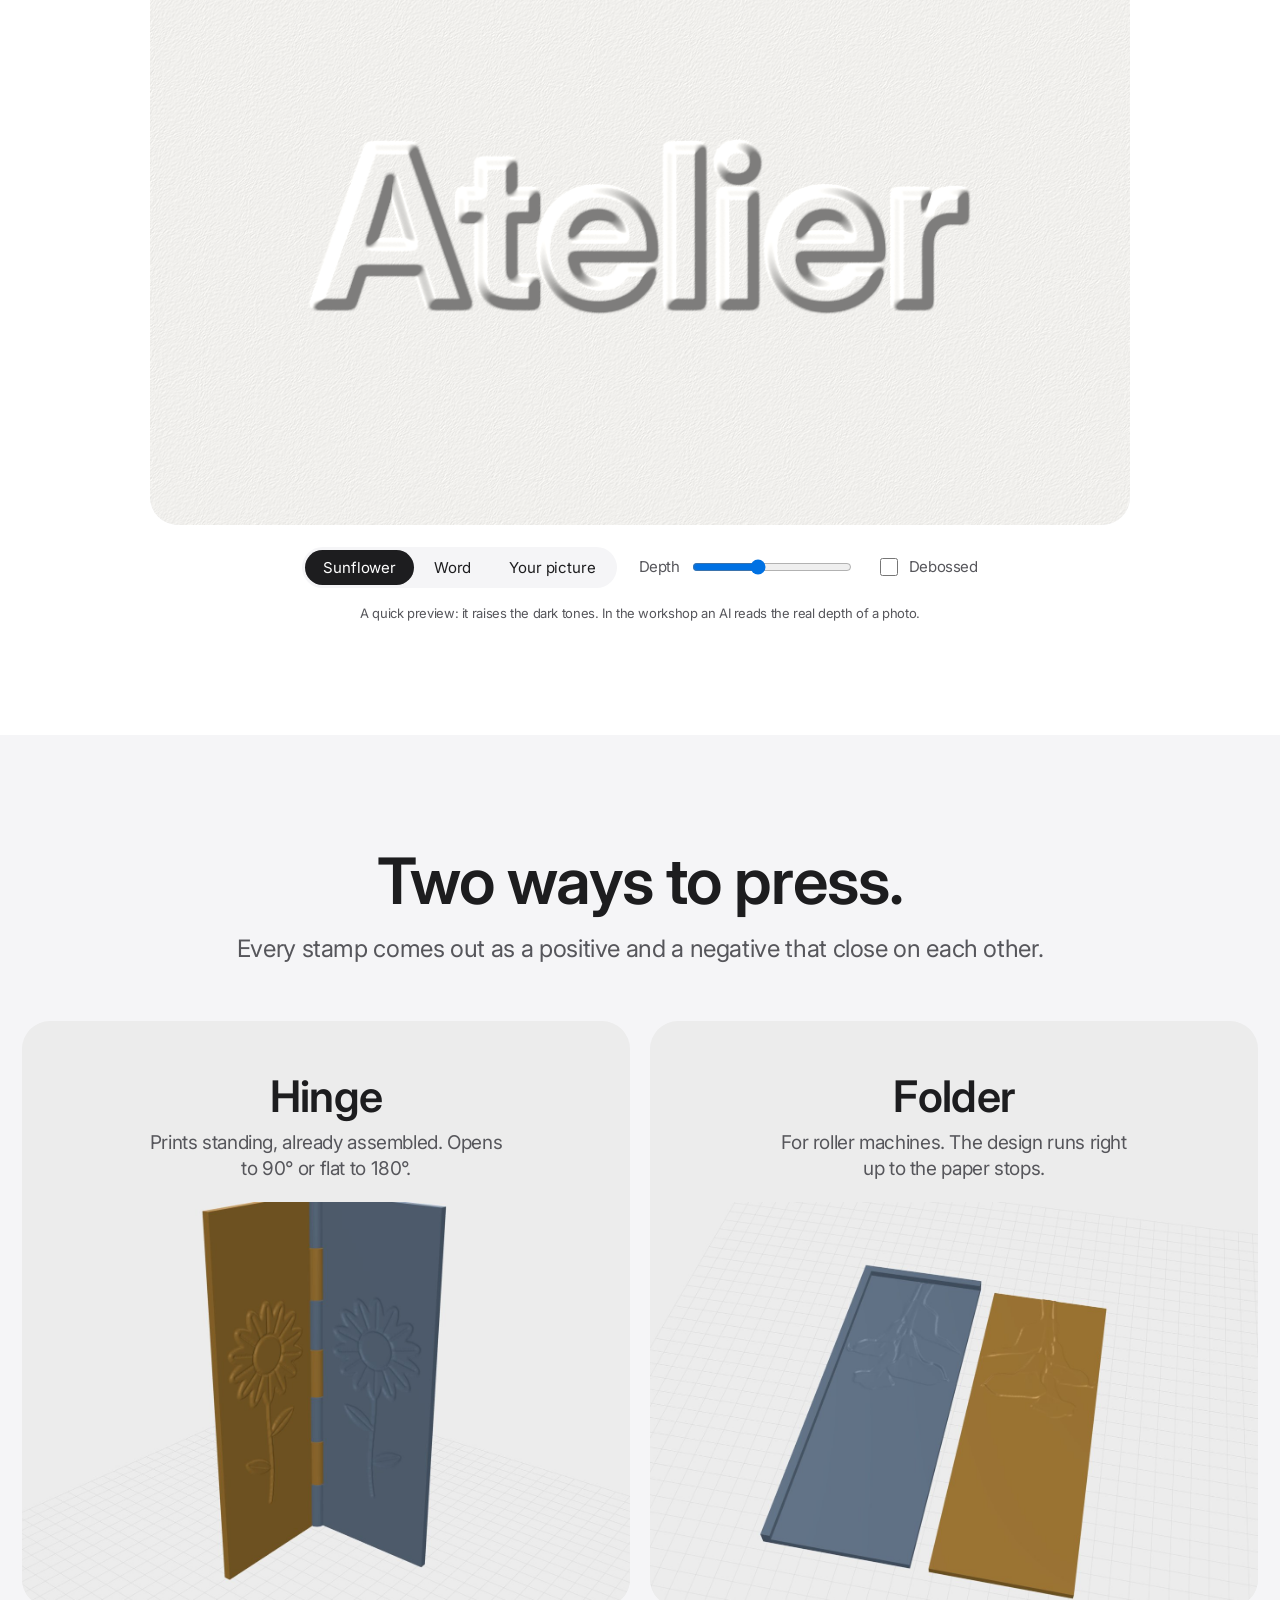
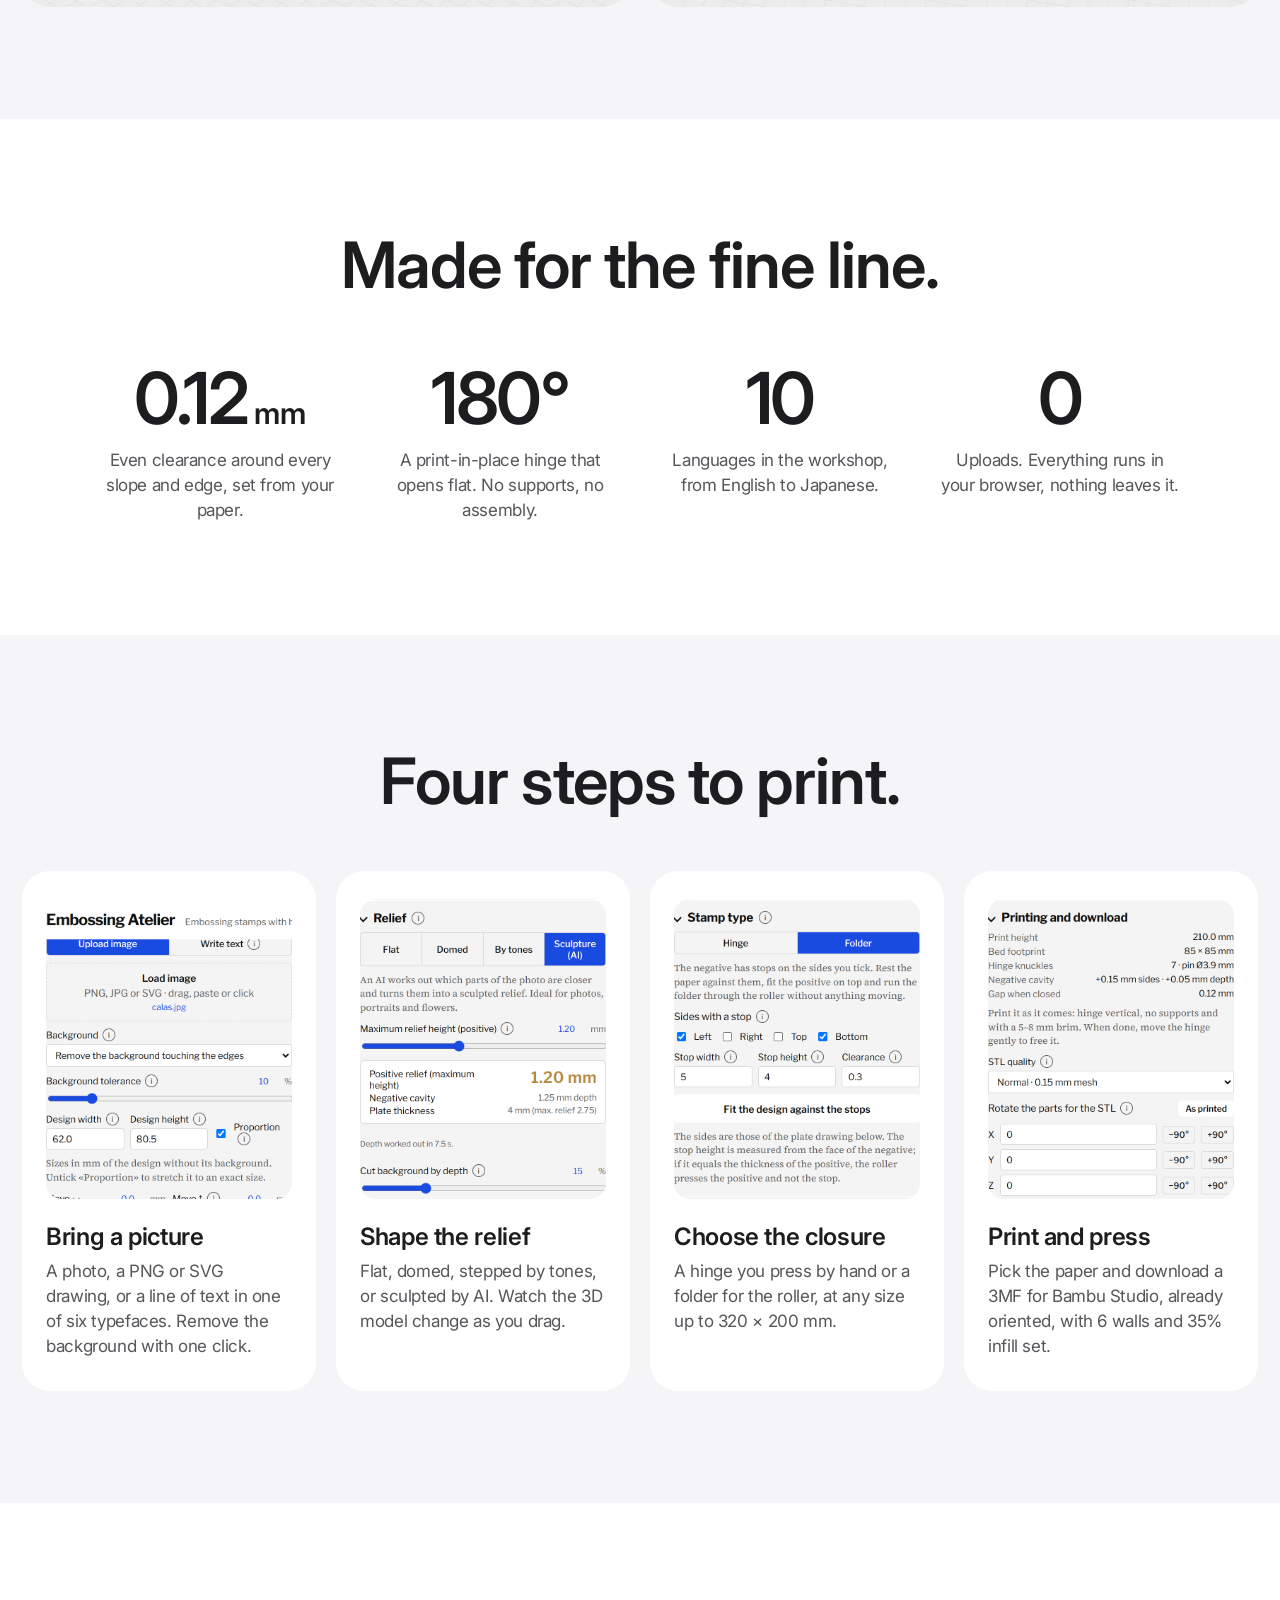
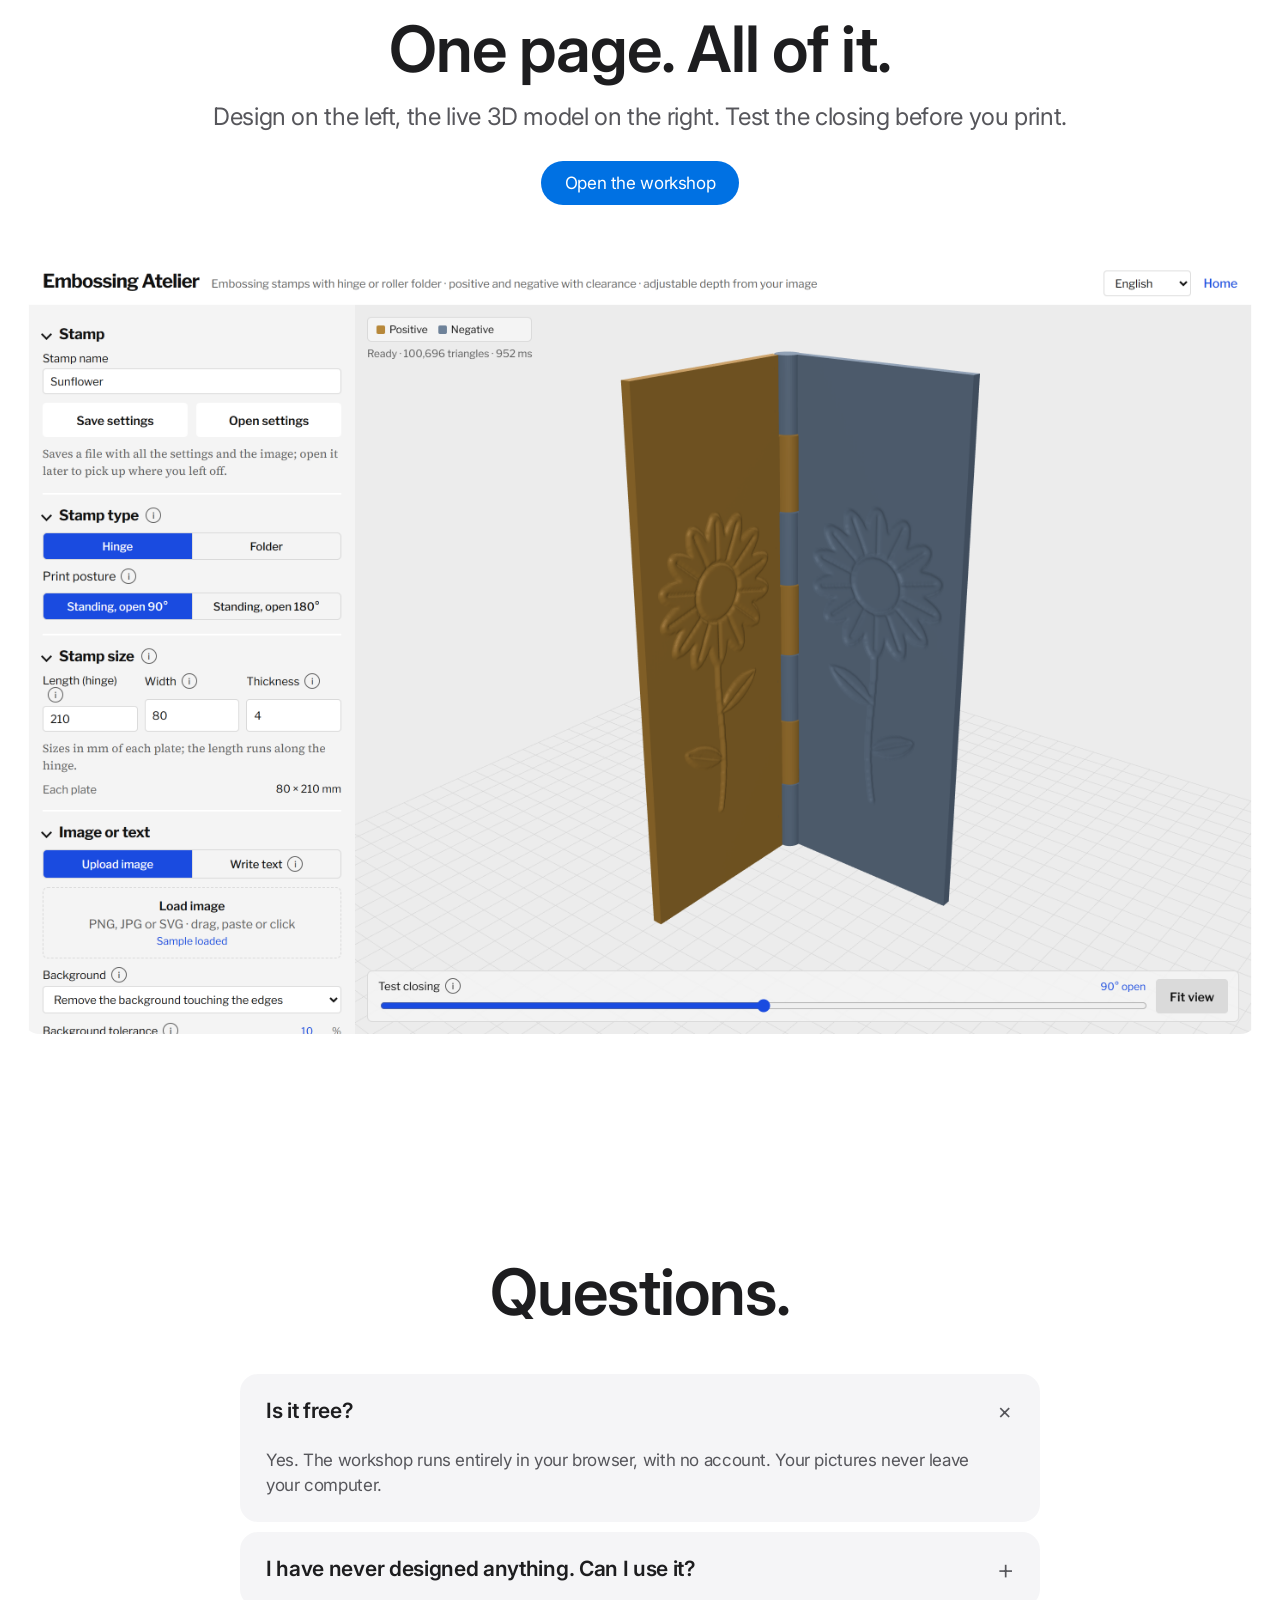
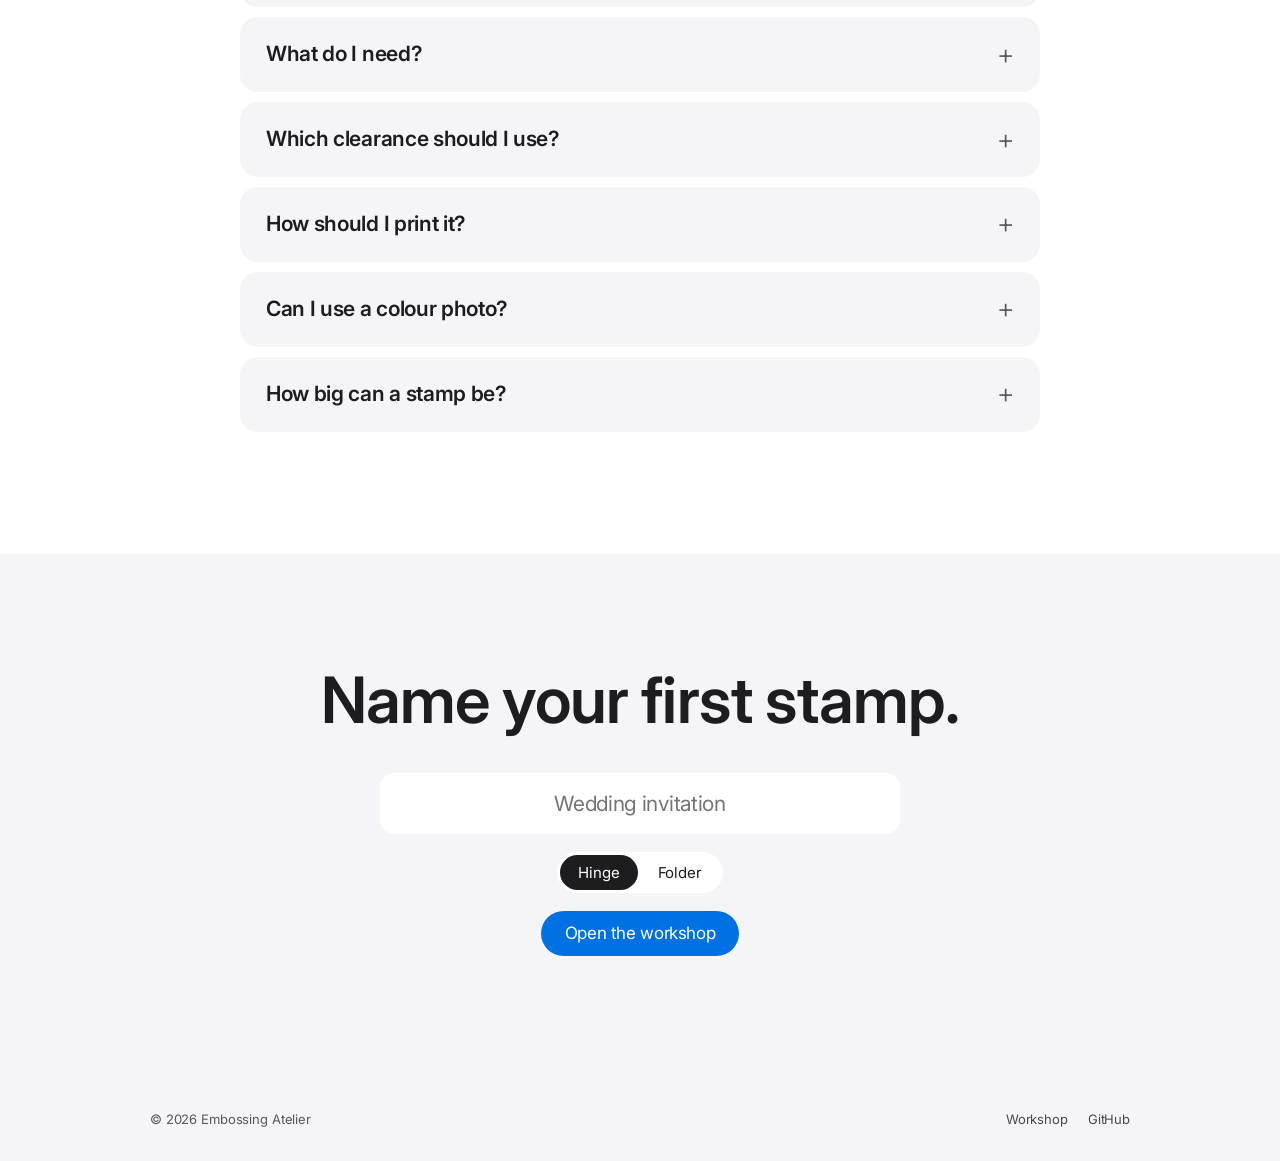
==== commit 8c3aeeeb: "Update site: 0.12 mm clearance Co-Authored-By: Claude Opus 5.5 <noreply@anthropic.com>" ====
--- a/index.html
+++ b/index.html
@@ -1,2 +1,2 @@
 <!-- © 2026 Embossing Atelier. All rights reserved. -->
-<!doctype html> <html lang="en"> <head> <meta charset="utf-8"> <meta name="viewport" content="width=device-width,initial-scale=1,viewport-fit=cover"> <title>Embossing Atelier</title> <meta name="description" content="Turn a photo, a drawing or a line of text into a two-part embossing stamp you 3D-print at home. Free, in your browser."> <meta property="og:title" content="Embossing Atelier"> <meta property="og:description" content="Your picture, pressed into paper. Design 3D-printable embossing stamps in your browser."> <meta property="og:image" content="assets/stamp-sculpt-hinge.jpg"> <link rel="preconnect" href="https://fonts.googleapis.com"> <link rel="preconnect" href="https://fonts.gstatic.com" crossorigin> <link href="https://fonts.googleapis.com/css2?family=Inter:opsz,wght@14..32,400;14..32,500;14..32,600;14..32,700&display=swap" rel="stylesheet"> <link rel="stylesheet" href="assets/site.css"> <script>document.documentElement.classList.add('js');</script> </head> <body> <header class="nav"> <div class="nav-in"> <a class="nav-brand" href="./">Embossing Atelier</a> <nav aria-label="Main"> <a href="#try">Try it</a> <a href="#stamps">Stamps</a> <a href="#how">How it works</a> <a href="#questions">Questions</a> </nav> <a class="pill pill-sm" href="workshop/">Open workshop</a> </div> </header> <main> <section class="hero" aria-labelledby="hero-title"> <div class="hero-copy reveal"> <h1 id="hero-title">Embossing Atelier</h1> <p class="hero-sub">Your picture, pressed into paper.</p> <p class="hero-lead">Turn a photo, a drawing or a word into a two-part stamp you print at home.</p> <div class="actions"> <a class="pill" href="workshop/">Open the workshop</a> <a class="more" href="#how">See how it works</a> </div> </div> <figure class="hero-media reveal"> <img src="assets/stamp-sculpt-hinge.jpg" width="1400" height="933" alt="A 3D-printed hinged stamp standing open at ninety degrees: a calla lily raised on the positive and sunk into the negative" fetchpriority="high"> </figure> </section> <section class="try" id="try" aria-labelledby="try-title"> <div class="head reveal"> <h2 id="try-title">See it pressed.<br>Before you print.</h2> <p>Pick a motif or type a word, then drag across the paper to move the light.</p> </div> <div class="preview reveal"> <canvas id="pv" width="1200" height="720" aria-label="A motif embossed into white paper. Drag to move the light."></canvas> <div class="pv-ctl"> <div class="seg" role="radiogroup" aria-label="Motif"> <button type="button" role="radio" aria-checked="true" data-src="sunflower">Sunflower</button> <button type="button" role="radio" aria-checked="false" data-src="word">Word</button> <label class="seg-file"><input type="file" id="pvFile" accept="image/*">Your picture</label> </div> <input class="pv-word" id="pvWord" type="text" value="Atelier" maxlength="18" aria-label="Word to emboss" hidden> <label class="pv-range">Depth <input type="range" id="pvDepth" min="0.3" max="3" step="0.05" value="1.4"></label> <label class="pv-check"><input type="checkbox" id="pvDebossed"> Debossed</label> </div> <p class="fine">A quick preview: it raises the dark tones. In the workshop an AI reads the real depth of a photo.</p> </div> </section> <section class="stamps" id="stamps" aria-labelledby="stamps-title"> <div class="head reveal"> <h2 id="stamps-title">Two ways to press.</h2> <p>Every stamp comes out as a positive and a negative that close on each other.</p> </div> <div class="tiles"> <article class="tile reveal"> <h3>Hinge</h3> <p>Prints standing, already assembled. Opens to 90° or flat to 180°.</p> <img src="assets/stamp-hinge.jpg" width="1400" height="933" alt="A hinged stamp with a sunflower in relief, printed standing" loading="lazy"> </article> <article class="tile reveal"> <h3>Folder</h3> <p>For roller machines. The design runs right up to the paper stops.</p> <img src="assets/stamp-folder.jpg" width="1400" height="933" alt="Two flat folder plates with stops along their edges and a sunflower relief" loading="lazy"> </article> </div> </section> <section class="numbers" aria-labelledby="num-title"> <h2 id="num-title" class="head reveal">Made for the fine line.</h2> <ul class="stats" role="list"> <li class="reveal"><strong>0.15<small> mm</small></strong><span>Even clearance around every slope and edge, set from your paper.</span></li> <li class="reveal"><strong>180°</strong><span>A print-in-place hinge that opens flat. No supports, no assembly.</span></li> <li class="reveal"><strong>10</strong><span>Languages in the workshop, from English to Japanese.</span></li> <li class="reveal"><strong>0</strong><span>Uploads. Everything runs in your browser, nothing leaves it.</span></li> </ul> </section> <section class="how" id="how" aria-labelledby="how-title"> <div class="head reveal"> <h2 id="how-title">Four steps to print.</h2> </div> <ol class="steps" role="list"> <li class="reveal"> <figure><img src="assets/shots/ui-image.png" width="696" height="1812" alt="Workshop panel for loading an image and removing its background" loading="lazy"></figure> <h3>Bring a picture</h3> <p>A photo, a PNG or SVG drawing, or a line of text in one of six typefaces. Remove the background with one click.</p> </li> <li class="reveal"> <figure><img src="assets/shots/ui-relief.png" width="696" height="1592" alt="Workshop panel with relief modes: flat, domed, by tones and sculpture" loading="lazy"></figure> <h3>Shape the relief</h3> <p>Flat, domed, stepped by tones, or sculpted by AI. Watch the 3D model change as you drag.</p> </li> <li class="reveal"> <figure><img src="assets/shots/ui-type.png" width="696" height="842" alt="Workshop panel for choosing a hinge or a folder with paper stops" loading="lazy"></figure> <h3>Choose the closure</h3> <p>A hinge you press by hand or a folder for the roller, at any size up to 320 × 200 mm.</p> </li> <li class="reveal"> <figure><img src="assets/shots/ui-print.png" width="696" height="1484" alt="Workshop panel with material, clearance and STL export buttons" loading="lazy"></figure> <h3>Print and press</h3> <p>Pick the paper and download a 3MF for Bambu Studio, already oriented, with 6 walls and 35% infill set.</p> </li> </ol> </section> <section class="workshop" aria-labelledby="ws-title"> <div class="head reveal"> <h2 id="ws-title">One page. All of it.</h2> <p>Design on the left, the live 3D model on the right. Test the closing before you print.</p> <div class="actions"><a class="pill" href="workshop/">Open the workshop</a></div> </div> <figure class="ws-media reveal"> <img src="assets/shots/workshop-full.png" width="2880" height="1800" alt="The Embossing Atelier workshop: settings panel and a 3D preview of a hinged stamp" loading="lazy"> </figure> </section> <section class="faq" id="questions" aria-labelledby="faq-title"> <h2 id="faq-title" class="head reveal">Questions.</h2> <div class="faq-list reveal"> <details name="faq" open><summary>Is it free?</summary><p>Yes. The workshop runs entirely in your browser, with no account. Your pictures never leave your computer.</p></details> <details name="faq"><summary>I have never designed anything. Can I use it?</summary><p>Yes. The workshop opens in Simple mode: upload a picture or type a word, choose hinge or folder and the size, and download. Switch to Advanced when you want to control every millimetre.</p></details> <details name="faq"><summary>What do I need?</summary><p>A 3D printer that prints PLA or PETG, and paper or card. The folder also needs a roller embossing machine; the hinge works by hand.</p></details> <details name="faq"><summary>Which clearance should I use?</summary><p>The paper thickness plus a few hundredths of a millimetre. The workshop sets it from the material: 0.15 mm for 80–120 g paper, up to 0.38 mm for 300 g card. More than that and fine detail will not press.</p></details> <details name="faq"><summary>How should I print it?</summary><p>With 6 walls and 35% infill, so the stamp does not give way under pressure. Download the 3MF for Bambu Studio and both are already set; open it and print. The hinge stands with its axis vertical and needs no supports; folder plates lie flat, face up.</p></details> <details name="faq"><summary>Can I use a colour photo?</summary><p>Yes. Choose Sculpture (AI): a depth model works out what is near and what is far, even white flowers on a white background. It downloads about 50 MB the first time.</p></details> <details name="faq"><summary>How big can a stamp be?</summary><p>Up to 320 × 200 mm. A 210 mm hinge prints 210 mm tall, so check your printer's height; folder plates can be printed one at a time.</p></details> </div> </section> <section class="cta" aria-labelledby="cta-title"> <h2 id="cta-title" class="reveal">Name your first stamp.</h2> <form class="cta-form reveal" action="workshop/" method="get"> <label class="sr" for="ctaName">Stamp name</label> <input id="ctaName" name="name" type="text" placeholder="Wedding invitation" maxlength="60"> <div class="seg" role="radiogroup" aria-label="Stamp type"> <label><input type="radio" name="type" value="hinge" checked="checked"><span>Hinge</span></label> <label><input type="radio" name="type" value="folder"><span>Folder</span></label> </div> <button class="pill" type="submit">Open the workshop</button> </form> </section> </main> <footer class="foot"> <div class="foot-in"> <div class="foot-row"> <p>© 2026 Embossing Atelier</p> <ul role="list"> <li><a href="workshop/">Workshop</a></li> <li><a href="https://github.com/enriqueom3-nulliusinverba/embossing-atelier">GitHub</a></li> </ul> </div> </div> </footer> <script src="assets/site.js"></script> </body> </html> +<!doctype html> <html lang="en"> <head> <meta charset="utf-8"> <meta name="viewport" content="width=device-width,initial-scale=1,viewport-fit=cover"> <title>Embossing Atelier</title> <meta name="description" content="Turn a photo, a drawing or a line of text into a two-part embossing stamp you 3D-print at home. Free, in your browser."> <meta property="og:title" content="Embossing Atelier"> <meta property="og:description" content="Your picture, pressed into paper. Design 3D-printable embossing stamps in your browser."> <meta property="og:image" content="assets/stamp-sculpt-hinge.jpg"> <link rel="preconnect" href="https://fonts.googleapis.com"> <link rel="preconnect" href="https://fonts.gstatic.com" crossorigin> <link href="https://fonts.googleapis.com/css2?family=Inter:opsz,wght@14..32,400;14..32,500;14..32,600;14..32,700&display=swap" rel="stylesheet"> <link rel="stylesheet" href="assets/site.css"> <script>document.documentElement.classList.add('js');</script> </head> <body> <header class="nav"> <div class="nav-in"> <a class="nav-brand" href="./">Embossing Atelier</a> <nav aria-label="Main"> <a href="#try">Try it</a> <a href="#stamps">Stamps</a> <a href="#how">How it works</a> <a href="#questions">Questions</a> </nav> <a class="pill pill-sm" href="workshop/">Open workshop</a> </div> </header> <main> <section class="hero" aria-labelledby="hero-title"> <div class="hero-copy reveal"> <h1 id="hero-title">Embossing Atelier</h1> <p class="hero-sub">Your picture, pressed into paper.</p> <p class="hero-lead">Turn a photo, a drawing or a word into a two-part stamp you print at home.</p> <div class="actions"> <a class="pill" href="workshop/">Open the workshop</a> <a class="more" href="#how">See how it works</a> </div> </div> <figure class="hero-media reveal"> <img src="assets/stamp-sculpt-hinge.jpg" width="1400" height="933" alt="A 3D-printed hinged stamp standing open at ninety degrees: a calla lily raised on the positive and sunk into the negative" fetchpriority="high"> </figure> </section> <section class="try" id="try" aria-labelledby="try-title"> <div class="head reveal"> <h2 id="try-title">See it pressed.<br>Before you print.</h2> <p>Pick a motif or type a word, then drag across the paper to move the light.</p> </div> <div class="preview reveal"> <canvas id="pv" width="1200" height="720" aria-label="A motif embossed into white paper. Drag to move the light."></canvas> <div class="pv-ctl"> <div class="seg" role="radiogroup" aria-label="Motif"> <button type="button" role="radio" aria-checked="true" data-src="sunflower">Sunflower</button> <button type="button" role="radio" aria-checked="false" data-src="word">Word</button> <label class="seg-file"><input type="file" id="pvFile" accept="image/*">Your picture</label> </div> <input class="pv-word" id="pvWord" type="text" value="Atelier" maxlength="18" aria-label="Word to emboss" hidden> <label class="pv-range">Depth <input type="range" id="pvDepth" min="0.3" max="3" step="0.05" value="1.4"></label> <label class="pv-check"><input type="checkbox" id="pvDebossed"> Debossed</label> </div> <p class="fine">A quick preview: it raises the dark tones. In the workshop an AI reads the real depth of a photo.</p> </div> </section> <section class="stamps" id="stamps" aria-labelledby="stamps-title"> <div class="head reveal"> <h2 id="stamps-title">Two ways to press.</h2> <p>Every stamp comes out as a positive and a negative that close on each other.</p> </div> <div class="tiles"> <article class="tile reveal"> <h3>Hinge</h3> <p>Prints standing, already assembled. Opens to 90° or flat to 180°.</p> <img src="assets/stamp-hinge.jpg" width="1400" height="933" alt="A hinged stamp with a sunflower in relief, printed standing" loading="lazy"> </article> <article class="tile reveal"> <h3>Folder</h3> <p>For roller machines. The design runs right up to the paper stops.</p> <img src="assets/stamp-folder.jpg" width="1400" height="933" alt="Two flat folder plates with stops along their edges and a sunflower relief" loading="lazy"> </article> </div> </section> <section class="numbers" aria-labelledby="num-title"> <h2 id="num-title" class="head reveal">Made for the fine line.</h2> <ul class="stats" role="list"> <li class="reveal"><strong>0.12<small> mm</small></strong><span>Even clearance around every slope and edge, set from your paper.</span></li> <li class="reveal"><strong>180°</strong><span>A print-in-place hinge that opens flat. No supports, no assembly.</span></li> <li class="reveal"><strong>10</strong><span>Languages in the workshop, from English to Japanese.</span></li> <li class="reveal"><strong>0</strong><span>Uploads. Everything runs in your browser, nothing leaves it.</span></li> </ul> </section> <section class="how" id="how" aria-labelledby="how-title"> <div class="head reveal"> <h2 id="how-title">Four steps to print.</h2> </div> <ol class="steps" role="list"> <li class="reveal"> <figure><img src="assets/shots/ui-image.png" width="696" height="1812" alt="Workshop panel for loading an image and removing its background" loading="lazy"></figure> <h3>Bring a picture</h3> <p>A photo, a PNG or SVG drawing, or a line of text in one of six typefaces. Remove the background with one click.</p> </li> <li class="reveal"> <figure><img src="assets/shots/ui-relief.png" width="696" height="1592" alt="Workshop panel with relief modes: flat, domed, by tones and sculpture" loading="lazy"></figure> <h3>Shape the relief</h3> <p>Flat, domed, stepped by tones, or sculpted by AI. Watch the 3D model change as you drag.</p> </li> <li class="reveal"> <figure><img src="assets/shots/ui-type.png" width="696" height="842" alt="Workshop panel for choosing a hinge or a folder with paper stops" loading="lazy"></figure> <h3>Choose the closure</h3> <p>A hinge you press by hand or a folder for the roller, at any size up to 320 × 200 mm.</p> </li> <li class="reveal"> <figure><img src="assets/shots/ui-print.png" width="696" height="1484" alt="Workshop panel with material, clearance and STL export buttons" loading="lazy"></figure> <h3>Print and press</h3> <p>Pick the paper and download a 3MF for Bambu Studio, already oriented, with 6 walls and 35% infill set.</p> </li> </ol> </section> <section class="workshop" aria-labelledby="ws-title"> <div class="head reveal"> <h2 id="ws-title">One page. All of it.</h2> <p>Design on the left, the live 3D model on the right. Test the closing before you print.</p> <div class="actions"><a class="pill" href="workshop/">Open the workshop</a></div> </div> <figure class="ws-media reveal"> <img src="assets/shots/workshop-full.png" width="2880" height="1800" alt="The Embossing Atelier workshop: settings panel and a 3D preview of a hinged stamp" loading="lazy"> </figure> </section> <section class="faq" id="questions" aria-labelledby="faq-title"> <h2 id="faq-title" class="head reveal">Questions.</h2> <div class="faq-list reveal"> <details name="faq" open><summary>Is it free?</summary><p>Yes. The workshop runs entirely in your browser, with no account. Your pictures never leave your computer.</p></details> <details name="faq"><summary>I have never designed anything. Can I use it?</summary><p>Yes. The workshop opens in Simple mode: upload a picture or type a word, choose hinge or folder and the size, and download. Switch to Advanced when you want to control every millimetre.</p></details> <details name="faq"><summary>What do I need?</summary><p>A 3D printer that prints PLA or PETG, and paper or card. The folder also needs a roller embossing machine; the hinge works by hand.</p></details> <details name="faq"><summary>Which clearance should I use?</summary><p>The paper thickness, the same all around the relief. The workshop sets it from the material: 0.12 mm for 80–120 g paper, 0.35 mm for 300 g card. More than that and fine detail will not press.</p></details> <details name="faq"><summary>How should I print it?</summary><p>With 6 walls and 35% infill, so the stamp does not give way under pressure. Download the 3MF for Bambu Studio and both are already set; open it and print. The hinge stands with its axis vertical and needs no supports; folder plates lie flat, face up.</p></details> <details name="faq"><summary>Can I use a colour photo?</summary><p>Yes. Choose Sculpture (AI): a depth model works out what is near and what is far, even white flowers on a white background. It downloads about 50 MB the first time.</p></details> <details name="faq"><summary>How big can a stamp be?</summary><p>Up to 320 × 200 mm. A 210 mm hinge prints 210 mm tall, so check your printer's height; folder plates can be printed one at a time.</p></details> </div> </section> <section class="cta" aria-labelledby="cta-title"> <h2 id="cta-title" class="reveal">Name your first stamp.</h2> <form class="cta-form reveal" action="workshop/" method="get"> <label class="sr" for="ctaName">Stamp name</label> <input id="ctaName" name="name" type="text" placeholder="Wedding invitation" maxlength="60"> <div class="seg" role="radiogroup" aria-label="Stamp type"> <label><input type="radio" name="type" value="hinge" checked="checked"><span>Hinge</span></label> <label><input type="radio" name="type" value="folder"><span>Folder</span></label> </div> <button class="pill" type="submit">Open the workshop</button> </form> </section> </main> <footer class="foot"> <div class="foot-in"> <div class="foot-row"> <p>© 2026 Embossing Atelier</p> <ul role="list"> <li><a href="workshop/">Workshop</a></li> <li><a href="https://github.com/enriqueom3-nulliusinverba/embossing-atelier">GitHub</a></li> </ul> </div> </div> </footer> <script src="assets/site.js"></script> </body> </html> 
